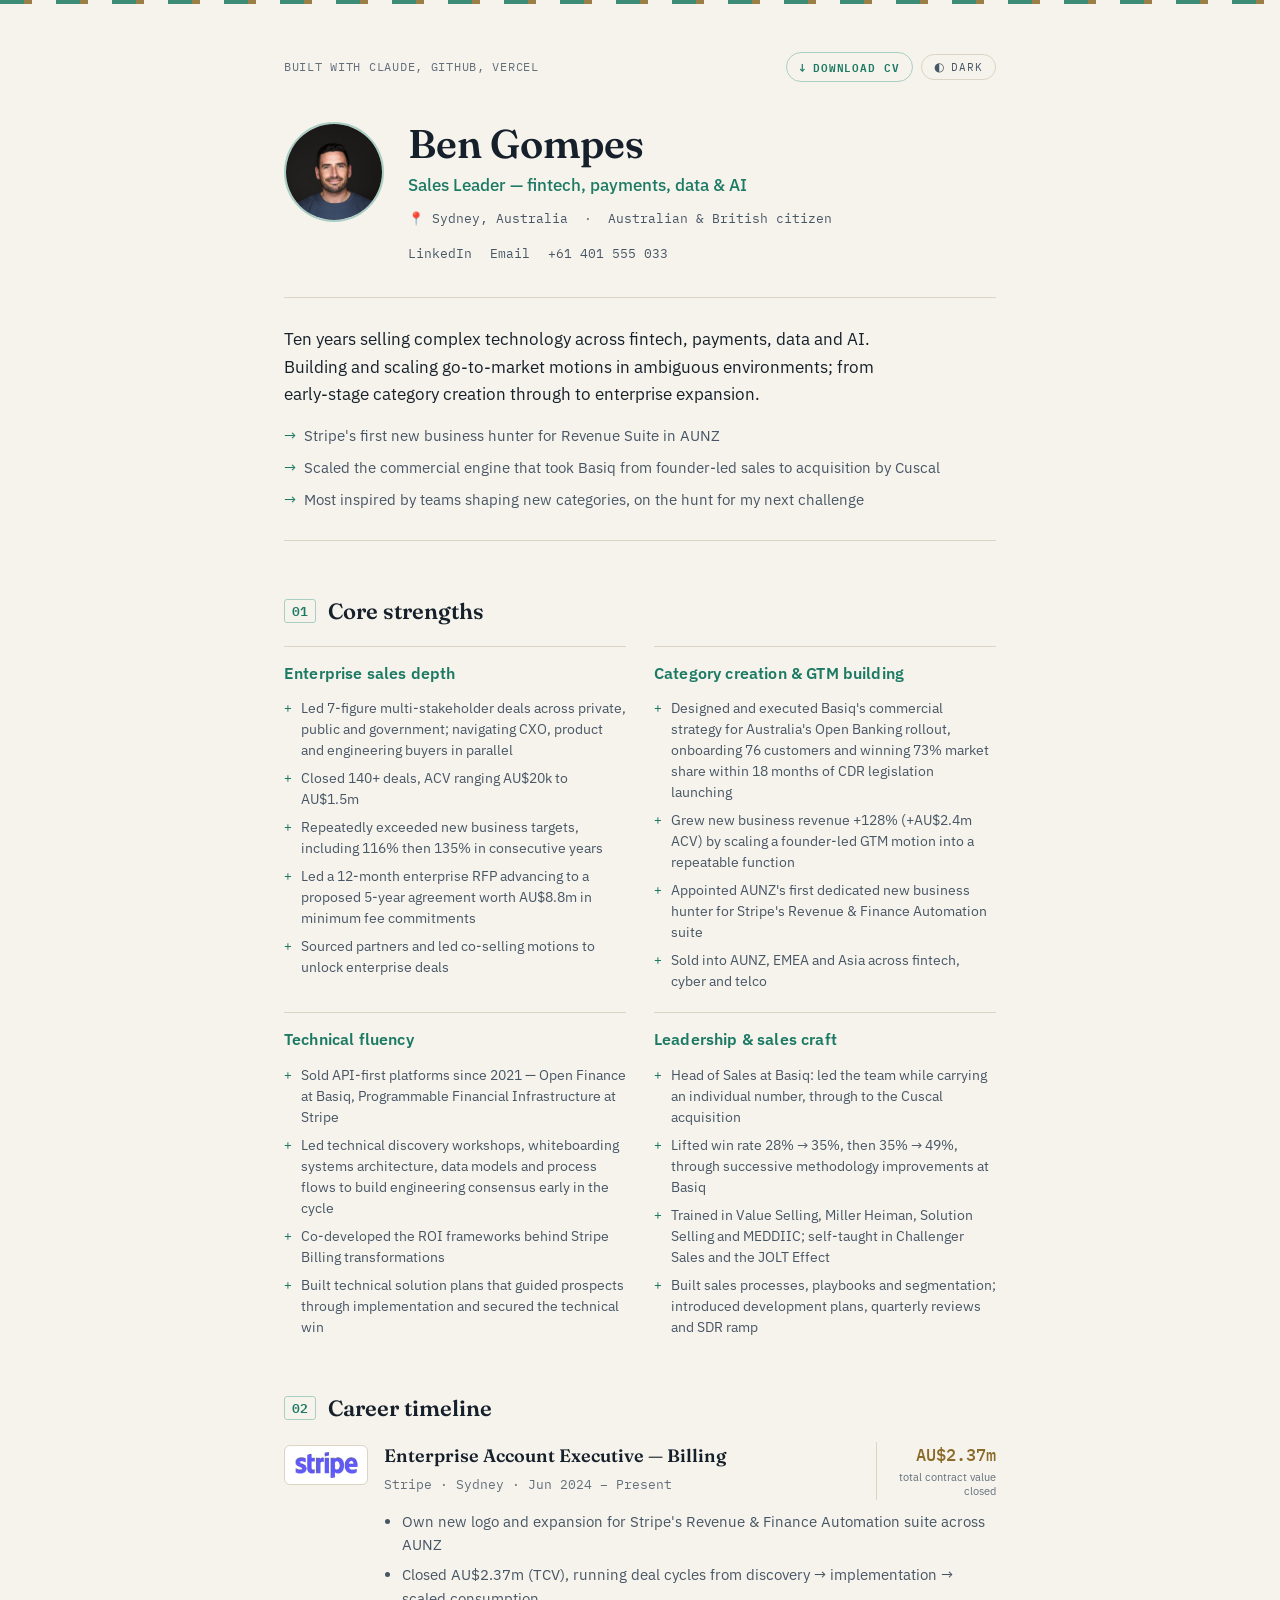
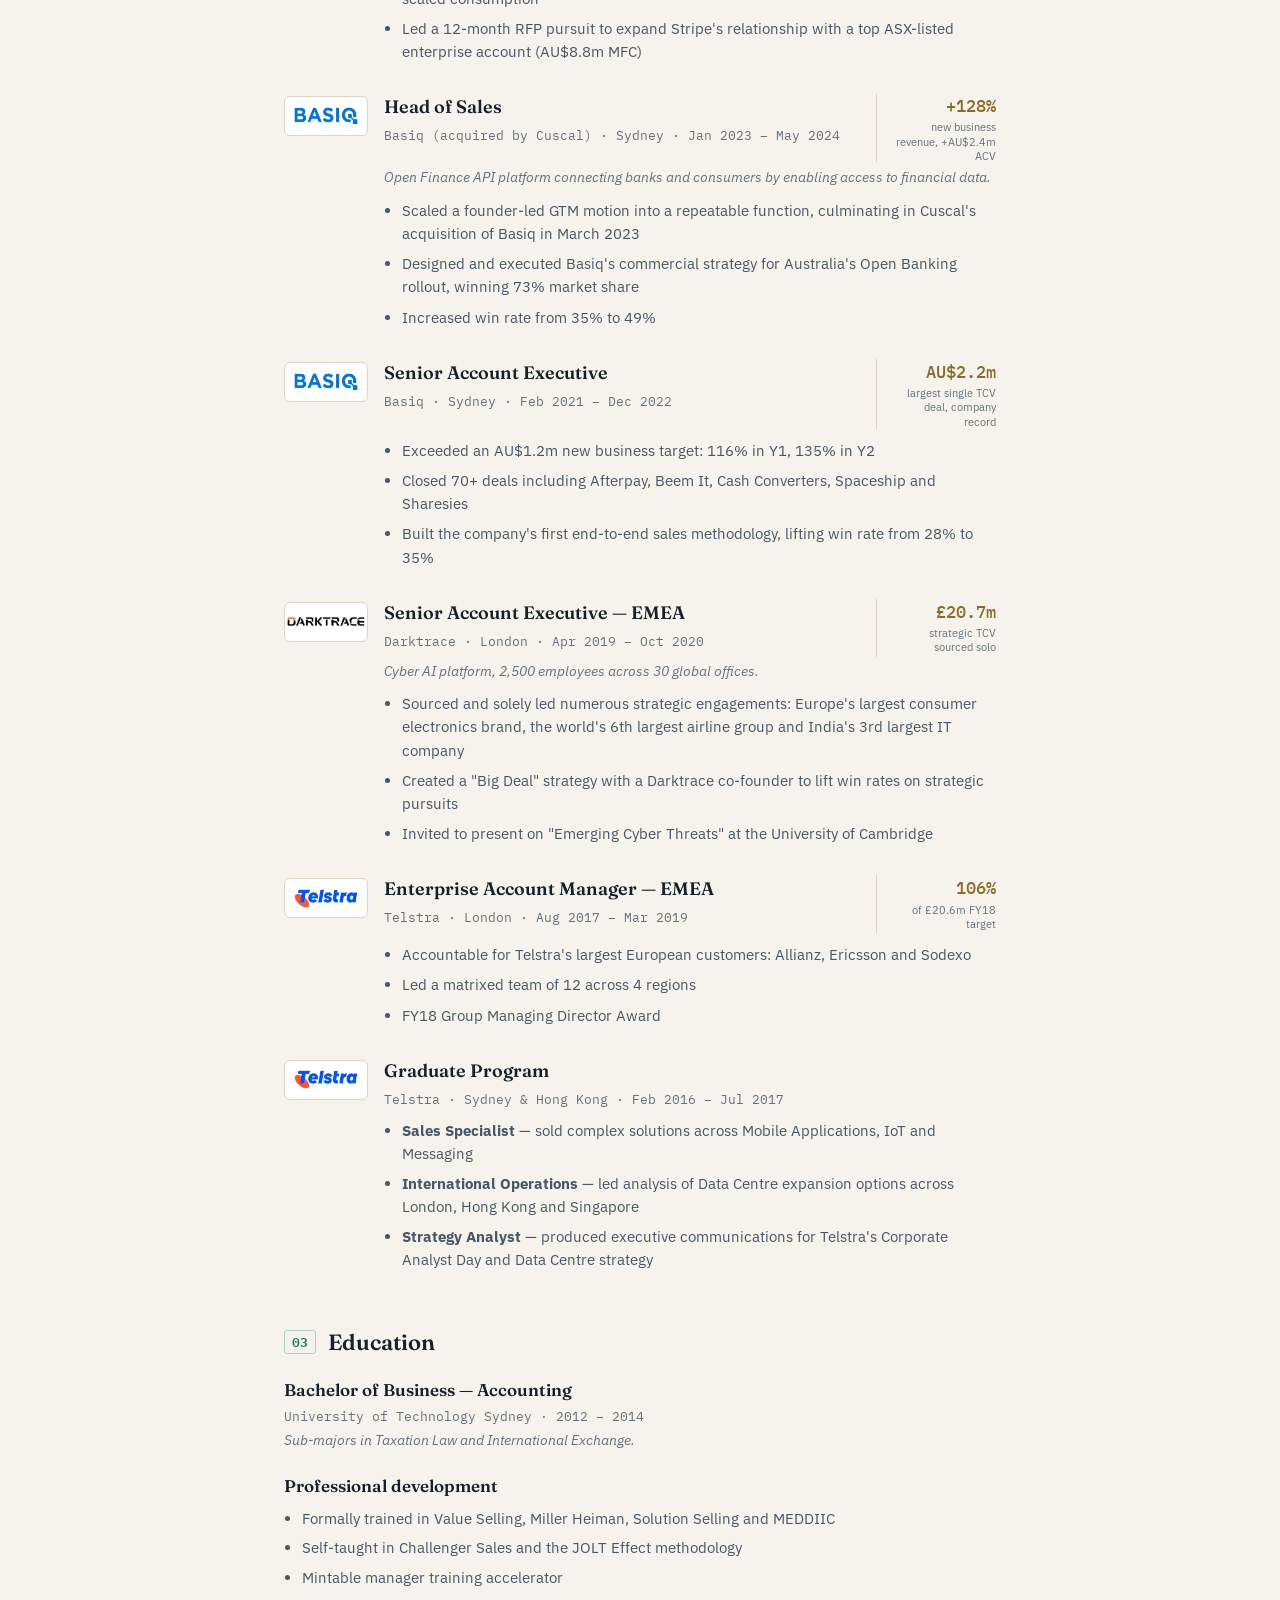
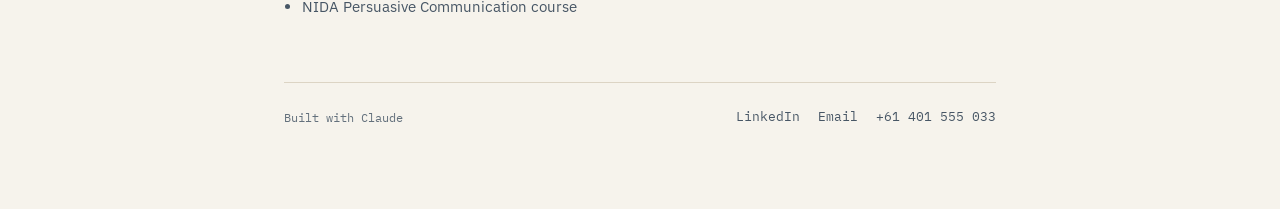
==== index.html @ 3589c519 "Add files via upload" ====
<!DOCTYPE html>
<html lang="en">
<head>
<meta charset="UTF-8">
<meta name="viewport" content="width=device-width, initial-scale=1.0">
<title>Ben Gompes — Digital CV</title>
<meta name="description" content="Enterprise Account Executive with 10 years selling complex technology across fintech, payments, data and AI. Building and scaling go-to-market motions in ambiguous markets.">

<meta property="og:title" content="Ben Gompes — Digital CV">
<meta property="og:description" content="Enterprise Account Executive with 10 years selling complex technology across fintech, payments, data and AI.">
<meta property="og:image" content="headshot.jpg">
<meta property="og:type" content="website">
<meta name="twitter:card" content="summary">

<link rel="icon" href="favicon.svg" type="image/svg+xml">
<link rel="preconnect" href="https://fonts.googleapis.com">
<link rel="preconnect" href="https://fonts.gstatic.com" crossorigin>
<link href="https://fonts.googleapis.com/css2?family=Fraunces:opsz,wght@9..144,400;9..144,500;9..144,600&family=IBM+Plex+Sans:wght@400;500;600&family=IBM+Plex+Mono:wght@400;500&display=swap" rel="stylesheet">
<link rel="stylesheet" href="style.css">
<script>
  // Runs before paint so the saved theme doesn't flash the wrong colours.
  (function () {
    try {
      var saved = localStorage.getItem("theme");
      if (saved === "light" || saved === "dark") {
        document.documentElement.setAttribute("data-theme", saved);
      }
    } catch (e) {
      /* storage blocked; fall back to system preference */
    }
  })();
</script>
</head>
<body>

<div class="ledger-strip" aria-hidden="true"></div>

<main>

  <div class="topbar">
    <p class="built-with">Built with Claude, GitHub, Vercel</p>
    <div class="topbar-actions">
      <a class="cv-download" href="ben-gompes-cv.pdf" download>
        <span aria-hidden="true">↓</span> Download CV
      </a>
      <button type="button" class="theme-toggle" id="theme-toggle" aria-label="Switch colour theme">
        <span class="toggle-icon" aria-hidden="true">◐</span>
        <span class="label-dark">Light</span>
        <span class="label-light">Dark</span>
      </button>
    </div>
  </div>

  <header class="masthead">
    <img src="headshot.jpg" alt="Ben Gompes" class="headshot" width="140" height="140">
    <div class="masthead-text">
      <h1>Ben Gompes</h1>
      <p class="role-line">Sales Leader — fintech, payments, data &amp; AI</p>
      <p class="meta">
        <span>📍 Sydney, Australia</span>
        <span class="dot">·</span>
        <span>Australian &amp; British citizen</span>
      </p>
      <nav class="links">
        <a href="https://www.linkedin.com/in/bengompes/" target="_blank" rel="noopener">LinkedIn</a>
        <a href="mailto:b.gompes@gmail.com">Email</a>
        <a href="tel:+61401555033">+61 401 555 033</a>
      </nav>
    </div>
  </header>

  <section class="intro">
    <p>Ten years selling complex technology across fintech, payments, data and AI. Building and scaling go-to-market motions in ambiguous environments; from early-stage category creation through to enterprise expansion.</p>
    <ul class="intro-points">
      <li>Stripe's first new business hunter for Revenue Suite in AUNZ</li>
      <li>Scaled the commercial engine that took Basiq from founder-led sales to acquisition by Cuscal</li>
      <li>Most inspired by teams shaping new categories, on the hunt for my next challenge</li>
    </ul>
  </section>

  <section class="section" aria-labelledby="strengths-heading">
    <h2 id="strengths-heading" class="section-heading"><span class="ledger-no">01</span> Core strengths</h2>

    <div class="strength-grid">

      <div class="strength">
        <h3 class="strength-title">Enterprise sales depth</h3>
        <ul>
          <li>Led 7-figure multi-stakeholder deals across private, public and government; navigating CXO, product and engineering buyers in parallel</li>
          <li>Closed 140+ deals, ACV ranging AU$20k to AU$1.5m</li>
          <li>Repeatedly exceeded new business targets, including 116% then 135% in consecutive years</li>
          <li>Led a 12-month enterprise RFP advancing to a proposed 5-year agreement worth AU$8.8m in minimum fee commitments</li>
          <li>Sourced partners and led co-selling motions to unlock enterprise deals</li>
        </ul>
      </div>

      <div class="strength">
        <h3 class="strength-title">Category creation &amp; GTM building</h3>
        <ul>
          <li>Designed and executed Basiq's commercial strategy for Australia's Open Banking rollout, onboarding 76 customers and winning 73% market share within 18 months of CDR legislation launching</li>
          <li>Grew new business revenue +128% (+AU$2.4m ACV) by scaling a founder-led GTM motion into a repeatable function</li>
          <li>Appointed AUNZ's first dedicated new business hunter for Stripe's Revenue &amp; Finance Automation suite</li>
          <li>Sold into AUNZ, EMEA and Asia across fintech, cyber and telco</li>
        </ul>
      </div>

      <div class="strength">
        <h3 class="strength-title">Technical fluency</h3>
        <ul>
          <li>Sold API-first platforms since 2021 — Open Finance at Basiq, Programmable Financial Infrastructure at Stripe</li>
          <li>Led technical discovery workshops, whiteboarding systems architecture, data models and process flows to build engineering consensus early in the cycle</li>
          <li>Co-developed the ROI frameworks behind Stripe Billing transformations</li>
          <li>Built technical solution plans that guided prospects through implementation and secured the technical win</li>
        </ul>
      </div>

      <div class="strength">
        <h3 class="strength-title">Leadership &amp; sales craft</h3>
        <ul>
          <li>Head of Sales at Basiq: led the team while carrying an individual number, through to the Cuscal acquisition</li>
          <li>Lifted win rate 28% → 35%, then 35% → 49%, through successive methodology improvements at Basiq</li>
          <li>Trained in Value Selling, Miller Heiman, Solution Selling and MEDDIIC; self-taught in Challenger Sales and the JOLT Effect</li>
          <li>Built sales processes, playbooks and segmentation; introduced development plans, quarterly reviews and SDR ramp</li>
        </ul>
      </div>

    </div>
  </section>

  <section class="section" aria-labelledby="timeline-heading">
    <h2 id="timeline-heading" class="section-heading"><span class="ledger-no">02</span> Career timeline</h2>

    <div class="timeline">

      <article class="role">
        <div class="role-mark" style="--mark:#635BFF; --logo-scale:1.15;">
          <img class="role-logo" src="logos/stripe.png" alt="Stripe">
          <span class="role-monogram" aria-hidden="true">S</span>
          </div>
        <div class="role-head">
          <h3>Enterprise Account Executive — Billing</h3>
          <p class="role-sub">Stripe · Sydney · Jun 2024 – Present</p>
        </div>
        <div class="role-stat">
          <span class="stat-value">AU$2.37m</span>
          <span class="stat-label">total contract value closed</span>
        </div>
        <div class="role-body">
          <ul>
            <li>Own new logo and expansion for Stripe's Revenue &amp; Finance Automation suite across AUNZ</li>
            <li>Closed AU$2.37m (TCV), running deal cycles from discovery → implementation → scaled consumption</li>
            <li>Led a 12-month RFP pursuit to expand Stripe's relationship with a top ASX-listed enterprise account (AU$8.8m MFC)</li>
            </ul>
        </div>
      </article>

      <article class="role">
        <div class="role-mark" style="--mark:#0072CE;">
          <img class="role-logo" src="logos/basiq.png" alt="Basiq">
          <span class="role-monogram" aria-hidden="true">B</span>
          </div>
        <div class="role-head">
          <h3>Head of Sales</h3>
          <p class="role-sub">Basiq (acquired by Cuscal) · Sydney · Jan 2023 – May 2024</p>
        </div>
        <div class="role-stat">
          <span class="stat-value">+128%</span>
          <span class="stat-label">new business revenue, +AU$2.4m ACV</span>
        </div>
        <div class="role-body">
          <p class="role-context">Open Finance API platform connecting banks and consumers by enabling access to financial data.</p>
          <ul>
            <li>Scaled a founder-led GTM motion into a repeatable function, culminating in Cuscal's acquisition of Basiq in March 2023</li>
            <li>Designed and executed Basiq's commercial strategy for Australia's Open Banking rollout, winning 73% market share</li>
            <li>Increased win rate from 35% to 49%</li>
            </ul>
        </div>
      </article>

      <article class="role">
        <div class="role-mark" style="--mark:#0072CE;">
          <img class="role-logo" src="logos/basiq.png" alt="Basiq">
          <span class="role-monogram" aria-hidden="true">B</span>
          </div>
        <div class="role-head">
          <h3>Senior Account Executive</h3>
          <p class="role-sub">Basiq · Sydney · Feb 2021 – Dec 2022</p>
        </div>
        <div class="role-stat">
          <span class="stat-value">AU$2.2m</span>
          <span class="stat-label">largest single TCV deal, company record</span>
        </div>
        <div class="role-body">
          <ul>
            <li>Exceeded an AU$1.2m new business target: 116% in Y1, 135% in Y2</li>
            <li>Closed 70+ deals including Afterpay, Beem It, Cash Converters, Spaceship and Sharesies</li>
            <li>Built the company's first end-to-end sales methodology, lifting win rate from 28% to 35%</li>
            </ul>
        </div>
      </article>

      <article class="role">
        <div class="role-mark" style="--mark:#3D9970; --logo-scale:1.2;">
          <img class="role-logo" src="logos/darktrace.png" alt="Darktrace">
          <span class="role-monogram" aria-hidden="true">D</span>
          </div>
        <div class="role-head">
          <h3>Senior Account Executive — EMEA</h3>
          <p class="role-sub">Darktrace · London · Apr 2019 – Oct 2020</p>
        </div>
        <div class="role-stat">
          <span class="stat-value">£20.7m</span>
          <span class="stat-label">strategic TCV sourced solo</span>
        </div>
        <div class="role-body">
          <p class="role-context">Cyber AI platform, 2,500 employees across 30 global offices.</p>
          <ul>
            <li>Sourced and solely led numerous strategic engagements: Europe's largest consumer electronics brand, the world's 6th largest airline group and India's 3rd largest IT company</li>
            <li>Created a "Big Deal" strategy with a Darktrace co-founder to lift win rates on strategic pursuits</li>
            <li>Invited to present on "Emerging Cyber Threats" at the University of Cambridge</li>
            </ul>
        </div>
      </article>

      <article class="role">
        <div class="role-mark" style="--mark:#0064D2;">
          <img class="role-logo" src="logos/telstra.png" alt="Telstra">
          <span class="role-monogram" aria-hidden="true">T</span>
          </div>
        <div class="role-head">
          <h3>Enterprise Account Manager — EMEA</h3>
          <p class="role-sub">Telstra · London · Aug 2017 – Mar 2019</p>
        </div>
        <div class="role-stat">
          <span class="stat-value">106%</span>
          <span class="stat-label">of £20.6m FY18 target</span>
        </div>
        <div class="role-body">
          <ul>
            <li>Accountable for Telstra's largest European customers: Allianz, Ericsson and Sodexo</li>
            <li>Led a matrixed team of 12 across 4 regions</li>
            <li>FY18 Group Managing Director Award</li>
            </ul>
        </div>
      </article>

      <article class="role role-compact">
        <div class="role-mark" style="--mark:#0064D2;">
          <img class="role-logo" src="logos/telstra.png" alt="Telstra">
          <span class="role-monogram" aria-hidden="true">T</span>
          </div>
        <div class="role-head">
          <h3>Graduate Program</h3>
          <p class="role-sub">Telstra · Sydney &amp; Hong Kong · Feb 2016 – Jul 2017</p>
        </div>
        <div class="role-body">
          <ul>
            <li><strong>Sales Specialist</strong> — sold complex solutions across Mobile Applications, IoT and Messaging</li>
            <li><strong>International Operations</strong> — led analysis of Data Centre expansion options across London, Hong Kong and Singapore</li>
            <li><strong>Strategy Analyst</strong> — produced executive communications for Telstra's Corporate Analyst Day and Data Centre strategy</li>
            </ul>
        </div>
      </article>

    </div>
  </section>

  <section class="section" aria-labelledby="education-heading">
    <h2 id="education-heading" class="section-heading"><span class="ledger-no">03</span> Education</h2>
    <div class="education">
      <div class="edu-row">
        <h3>Bachelor of Business — Accounting</h3>
        <p class="role-sub">University of Technology Sydney · 2012 – 2014</p>
        <p class="role-context">Sub-majors in Taxation Law and International Exchange.</p>
      </div>
      <div class="edu-row">
        <h3>Professional development</h3>
        <ul>
          <li>Formally trained in Value Selling, Miller Heiman, Solution Selling and MEDDIIC</li>
          <li>Self-taught in Challenger Sales and the JOLT Effect methodology</li>
          <li>Mintable manager training accelerator</li>
          <li>NIDA Persuasive Communication course</li>
        </ul>
      </div>
    </div>
  </section>


  <footer class="site-footer">
    <p>Built with Claude</p>
    <nav class="links">
      <a href="https://www.linkedin.com/in/bengompes/" target="_blank" rel="noopener">LinkedIn</a>
      <a href="mailto:b.gompes@gmail.com">Email</a>
      <a href="tel:+61401555033">+61 401 555 033</a>
    </nav>
  </footer>

</main>

<script src="script.js"></script>
</body>
</html>
---- style.css ----
:root {
  --font-display: "Fraunces", Georgia, serif;
  --font-body: "IBM Plex Sans", -apple-system, BlinkMacSystemFont, sans-serif;
  --font-mono: "IBM Plex Mono", ui-monospace, SFMono-Regular, monospace;

  --max-width: 760px;
}

/* Dark is the default. */
:root,
:root[data-theme="dark"] {
  --bg: #0E1B2A;
  --bg-raised: #142334;
  --line: #26384E;
  --text: #EDEAE1;
  --text-dim: #9FB0C3;
  --text-faint: #6C7E92;
  --accent: #4FBFA5;
  --accent-dim: #2E5A4F;
  --gold: #C9A961;
  --chip-bg: #FFFFFF;
}

/* Warm paper light theme, keeping the ledger feel. */
:root[data-theme="light"] {
  --bg: #F6F3EC;
  --bg-raised: #FFFFFF;
  --line: #DCD4C4;
  --text: #16202B;
  --text-dim: #475665;
  --text-faint: #63707C;
  --accent: #1C7A64;
  --accent-dim: #A9CFC4;
  --gold: #8A6A28;
  --chip-bg: #FFFFFF;
}

/* Follow the system when the visitor hasn't chosen. */
@media (prefers-color-scheme: light) {
  :root:not([data-theme]) {
    --bg: #F6F3EC;
    --bg-raised: #FFFFFF;
    --line: #DCD4C4;
    --text: #16202B;
    --text-dim: #475665;
    --text-faint: #63707C;
    --accent: #1C7A64;
    --accent-dim: #A9CFC4;
    --gold: #8A6A28;
    --chip-bg: #FFFFFF;
  }
}

* { box-sizing: border-box; }

@media (prefers-reduced-motion: no-preference) {
  html { scroll-behavior: smooth; }
}

body {
  margin: 0;
  background: var(--bg);
  color: var(--text);
  font-family: var(--font-body);
  font-size: 16px;
  line-height: 1.6;
  -webkit-font-smoothing: antialiased;
}

a {
  color: var(--accent);
  text-decoration: none;
  border-bottom: 1px solid transparent;
}
a:hover, a:focus-visible { border-bottom-color: var(--accent); }

:focus-visible {
  outline: 2px solid var(--accent);
  outline-offset: 3px;
}

.ledger-strip {
  height: 4px;
  width: 100%;
  background: repeating-linear-gradient(
    90deg,
    var(--accent) 0px, var(--accent) 24px,
    var(--gold) 24px, var(--gold) 32px,
    transparent 32px, transparent 56px
  );
  opacity: 0.85;
}

main {
  max-width: var(--max-width);
  margin: 0 auto;
  padding: 48px 24px 80px;
}

.topbar {
  display: flex;
  justify-content: space-between;
  align-items: center;
  gap: 12px;
  flex-wrap: wrap;
  margin: 0 0 40px;
}

.built-with {
  font-family: var(--font-mono);
  font-size: 12px;
  letter-spacing: 0.06em;
  text-transform: uppercase;
  color: var(--text-faint);
  margin: 0;
}

.topbar-actions {
  display: flex;
  align-items: center;
  gap: 8px;
  flex-shrink: 0;
}

.cv-download {
  font-family: var(--font-mono);
  font-size: 11px;
  font-weight: 600;
  letter-spacing: 0.08em;
  text-transform: uppercase;
  color: var(--accent);
  background: transparent;
  border: 1px solid var(--accent-dim);
  border-bottom-color: var(--accent-dim);
  border-radius: 999px;
  padding: 5px 12px;
  display: inline-flex;
  align-items: center;
  gap: 6px;
  white-space: nowrap;
}
.cv-download:hover,
.cv-download:focus-visible {
  background: var(--accent);
  color: var(--bg);
  border-color: var(--accent);
}

.theme-toggle {
  font-family: var(--font-mono);
  font-size: 11px;
  letter-spacing: 0.08em;
  text-transform: uppercase;
  color: var(--text-dim);
  background: transparent;
  border: 1px solid var(--line);
  border-radius: 999px;
  padding: 5px 12px;
  cursor: pointer;
  display: inline-flex;
  align-items: center;
  gap: 7px;
  flex-shrink: 0;
}
.theme-toggle:hover {
  color: var(--accent);
  border-color: var(--accent-dim);
}
.theme-toggle .toggle-icon {
  font-size: 12px;
  line-height: 1;
}
/* Show the label for the mode you'd switch to. */
.theme-toggle .label-light { display: none; }
.theme-toggle .label-dark { display: inline; }
:root[data-theme="light"] .theme-toggle .label-light { display: inline; }
:root[data-theme="light"] .theme-toggle .label-dark { display: none; }
@media (prefers-color-scheme: light) {
  :root:not([data-theme]) .theme-toggle .label-light { display: inline; }
  :root:not([data-theme]) .theme-toggle .label-dark { display: none; }
}

/* Masthead */
.masthead {
  display: flex;
  gap: 24px;
  align-items: flex-start;
  margin-bottom: 32px;
}

.headshot {
  width: 100px;
  height: 100px;
  border-radius: 50%;
  object-fit: cover;
  border: 2px solid var(--accent-dim);
  flex-shrink: 0;
}

.masthead-text h1 {
  font-family: var(--font-display);
  font-weight: 600;
  font-size: 40px;
  line-height: 1.1;
  margin: 0 0 6px;
  color: var(--text);
}

.role-line {
  font-size: 17px;
  color: var(--accent);
  margin: 0 0 10px;
  font-weight: 500;
}

.meta {
  font-family: var(--font-mono);
  font-size: 13px;
  color: var(--text-dim);
  margin: 0 0 14px;
}
.meta .dot { margin: 0 8px; color: var(--text-faint); }

.links {
  display: flex;
  gap: 18px;
  flex-wrap: wrap;
}
.links a {
  font-family: var(--font-mono);
  font-size: 13px;
  color: var(--text-dim);
}
.links a:hover, .links a:focus-visible { color: var(--accent); border-bottom-color: var(--accent); }

/* Intro */
.intro {
  border-top: 1px solid var(--line);
  border-bottom: 1px solid var(--line);
  padding: 28px 0;
}
.intro p {
  font-size: 17px;
  color: var(--text);
  margin: 0 0 16px;
  max-width: 60ch;
}
.intro-points {
  list-style: none;
  margin: 0;
  padding: 0;
  display: flex;
  flex-direction: column;
  gap: 8px;
}
.intro-points li {
  position: relative;
  padding-left: 20px;
  color: var(--text-dim);
  font-size: 15px;
}
.intro-points li::before {
  content: "\2192";
  position: absolute;
  left: 0;
  color: var(--accent);
}

/* Section headings */
.section { margin-top: 56px; }
.section-heading {
  display: flex;
  align-items: center;
  gap: 12px;
  font-family: var(--font-display);
  font-size: 22px;
  font-weight: 600;
  color: var(--text);
  margin: 0 0 20px;
  line-height: 1.3;
}
.ledger-no {
  font-family: var(--font-mono);
  font-size: 13px;
  line-height: 1;
  color: var(--accent);
  border: 1px solid var(--accent-dim);
  border-radius: 3px;
  padding: 5px 7px 4px;
  display: inline-flex;
  align-items: center;
  flex-shrink: 0;
}

/* Core strengths — always visible, two columns */
.strength-grid {
  display: grid;
  grid-template-columns: repeat(2, 1fr);
  gap: 20px 28px;
}
.strength {
  border-top: 1px solid var(--line);
  padding-top: 14px;
}
.strength-title {
  font-family: var(--font-body);
  font-size: 16px;
  font-weight: 600;
  letter-spacing: 0.01em;
  color: var(--accent);
  margin: 0 0 12px;
}
.strength ul {
  margin: 0;
  padding: 0;
  list-style: none;
  display: flex;
  flex-direction: column;
  gap: 7px;
}
.strength li {
  position: relative;
  padding-left: 17px;
  color: var(--text-dim);
  font-size: 14px;
  line-height: 1.5;
}
.strength li::before {
  content: "+";
  position: absolute;
  left: 0;
  top: 0;
  color: var(--accent);
  font-family: var(--font-mono);
  font-size: 13px;
  line-height: 1.6;
}

/* Timeline */
.timeline {
  display: flex;
  flex-direction: column;
  gap: 30px;
}
.role {
  display: grid;
  grid-template-columns: 84px minmax(0, 1fr) auto;
  grid-template-areas:
    "mark head stat"
    "mark body body";
  column-gap: 16px;
}
.role-mark { grid-area: mark; align-self: start; }
.role-head { grid-area: head; }
.role-stat { grid-area: stat; }
.role-body { grid-area: body; min-width: 0; }

.role-mark {
  position: relative;
  width: 84px;
  height: 40px;
  border-radius: 6px;
  background: var(--chip-bg);
  border: 1px solid var(--line);
  display: flex;
  align-items: center;
  justify-content: center;
  overflow: hidden;
  padding: 6px 8px;
  margin-top: 3px;
}
.role-logo {
  max-width: 100%;
  max-height: 100%;
  width: auto;
  height: auto;
  object-fit: contain;
  display: block;
  /* Wordmarks differ in aspect ratio, so each can be nudged for optical balance. */
  transform: scale(var(--logo-scale, 1));
  transform-origin: center;
}
.role-monogram {
  display: none;
  font-family: var(--font-mono);
  font-weight: 600;
  font-size: 16px;
  color: var(--mark);
}
/* Fallback state, applied by script.js when a logo file is missing */
.role-mark.no-logo {
  width: 40px;
  background: color-mix(in srgb, var(--mark) 28%, var(--bg-raised));
  border-color: color-mix(in srgb, var(--mark) 50%, transparent);
}
.role-mark.no-logo .role-logo { display: none; }
.role-mark.no-logo .role-monogram { display: block; }

.role-body { flex: 1; min-width: 0; }

.role-head {
  margin-bottom: 6px;
}
.role-head h3 {
  font-family: var(--font-display);
  font-size: 18px;
  font-weight: 600;
  margin: 0 0 3px;
  color: var(--text);
}
.role-sub {
  font-family: var(--font-mono);
  font-size: 12.5px;
  color: var(--text-faint);
  margin: 0;
}

.role-stat {
  display: flex;
  flex-direction: column;
  align-items: flex-end;
  text-align: right;
  border-left: 1px solid var(--line);
  padding-left: 14px;
  flex-shrink: 0;
}
.stat-value {
  font-family: var(--font-mono);
  font-weight: 500;
  font-size: 17px;
  color: var(--gold);
  font-variant-numeric: tabular-nums;
}
.stat-label {
  font-size: 11px;
  color: var(--text-faint);
  max-width: 15ch;
  line-height: 1.3;
}

.role-context {
  font-size: 13.5px;
  font-style: italic;
  color: var(--text-faint);
  margin: 4px 0 10px;
}

.role-body ul {
  margin: 10px 0 0;
  padding-left: 18px;
  color: var(--text-dim);
  font-size: 14.5px;
}
.role-body li { margin-bottom: 7px; }
.role-body li:last-child { margin-bottom: 0; }

.role-compact .role-head { margin-bottom: 0; }
.role-compact .role-context { margin-bottom: 0; }

/* Education */
.education {
  display: flex;
  flex-direction: column;
  gap: 20px;
}
.edu-row h3 {
  font-family: var(--font-display);
  font-size: 17px;
  font-weight: 600;
  margin: 0 0 3px;
}
.edu-row .role-context { margin-bottom: 0; }
.edu-row ul {
  margin: 8px 0 0;
  padding-left: 18px;
  color: var(--text-dim);
  font-size: 14.5px;
}
.edu-row li { margin-bottom: 6px; }
.edu-row li:last-child { margin-bottom: 0; }

/* Footer */
.site-footer {
  margin-top: 64px;
  padding-top: 24px;
  border-top: 1px solid var(--line);
  display: flex;
  justify-content: space-between;
  align-items: center;
  flex-wrap: wrap;
  gap: 12px;
}
.site-footer p {
  font-family: var(--font-mono);
  font-size: 12px;
  color: var(--text-faint);
  margin: 0;
}

/* Responsive */
@media (max-width: 620px) {
  main { padding: 32px 18px 64px; }
  .masthead { flex-direction: column; align-items: flex-start; }
  .masthead-text h1 { font-size: 32px; }
  .strength-grid { grid-template-columns: 1fr; gap: 18px; }

  /* Stat moves under the logo, sharing the left column. */
  .role {
    grid-template-columns: 84px minmax(0, 1fr);
    grid-template-areas:
      "mark head"
      "stat body";
    column-gap: 14px;
  }
  .role-stat {
    align-items: flex-start;
    text-align: left;
    border-left: none;
    padding-left: 0;
    padding-top: 10px;
    margin-top: 2px;
  }
  .stat-value { font-size: 15px; }
  .stat-label { max-width: none; font-size: 10.5px; }
  .role-body ul { margin-top: 8px; }
}
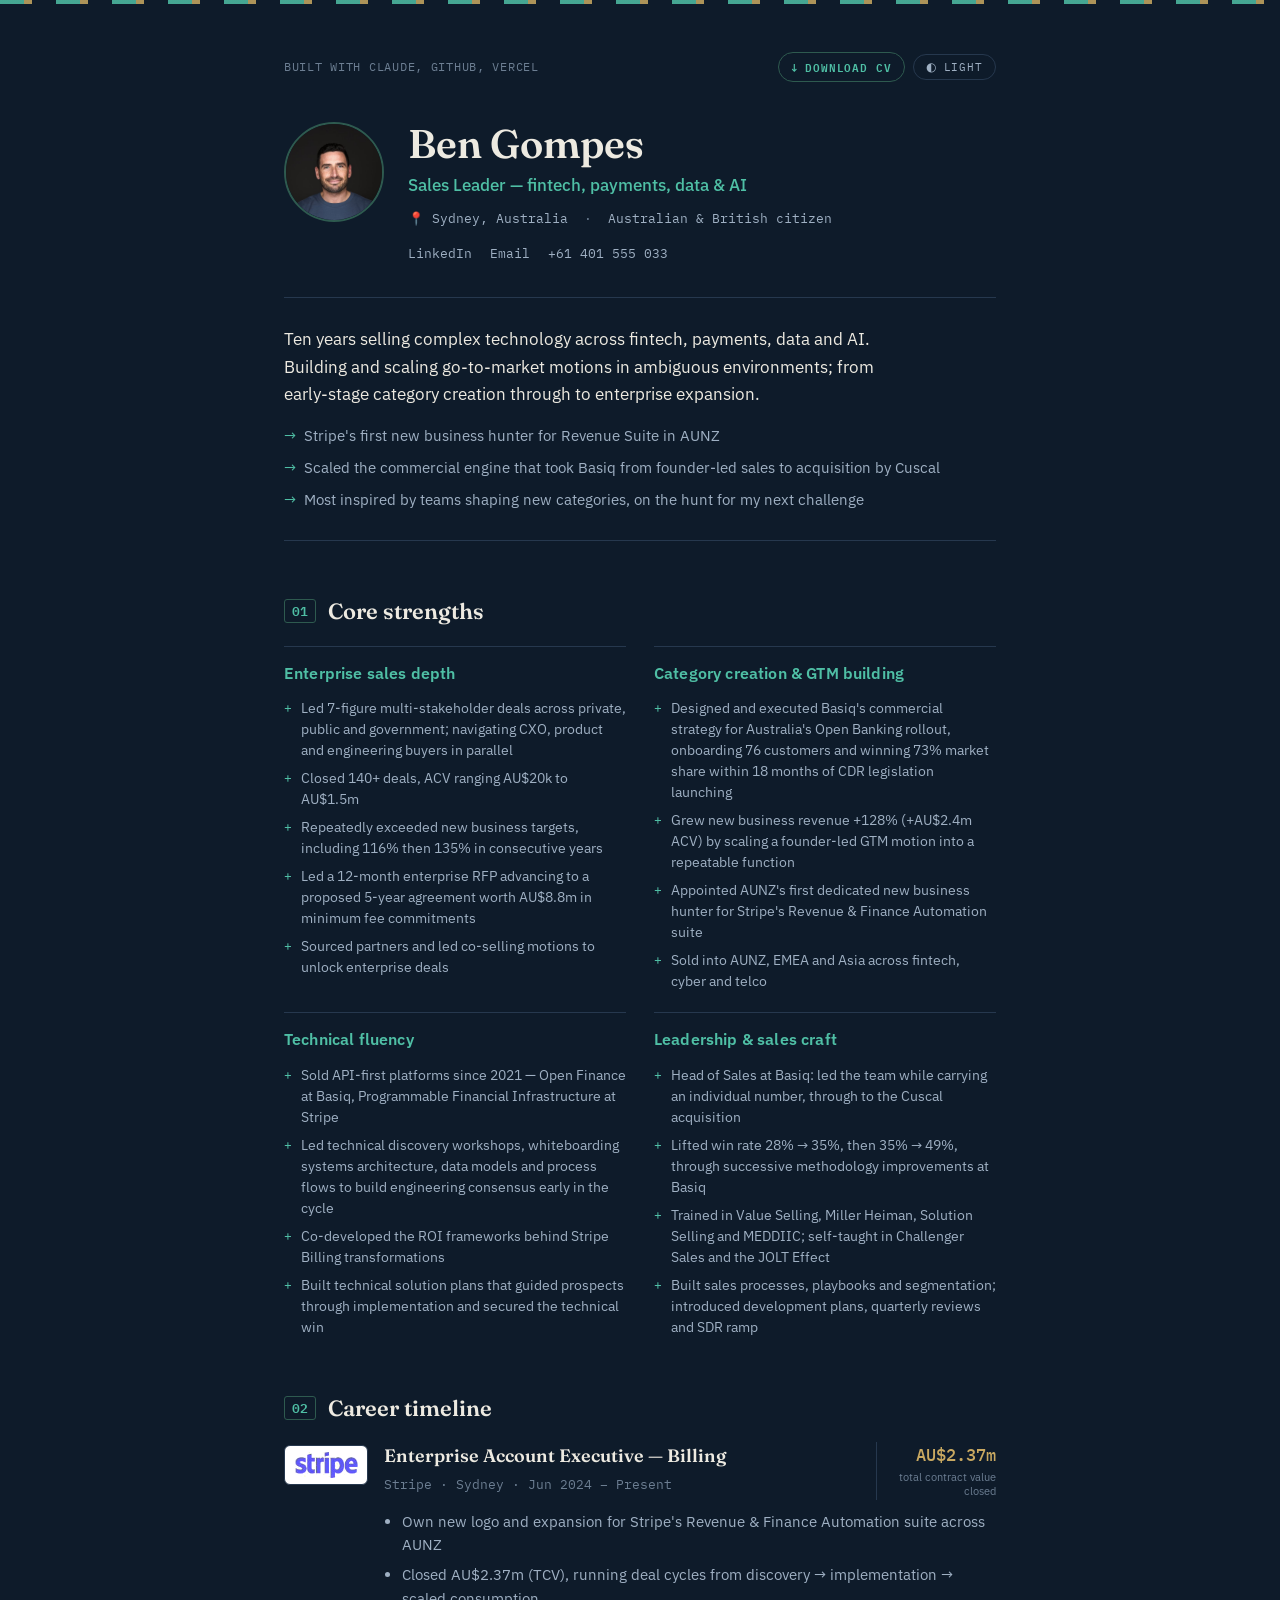
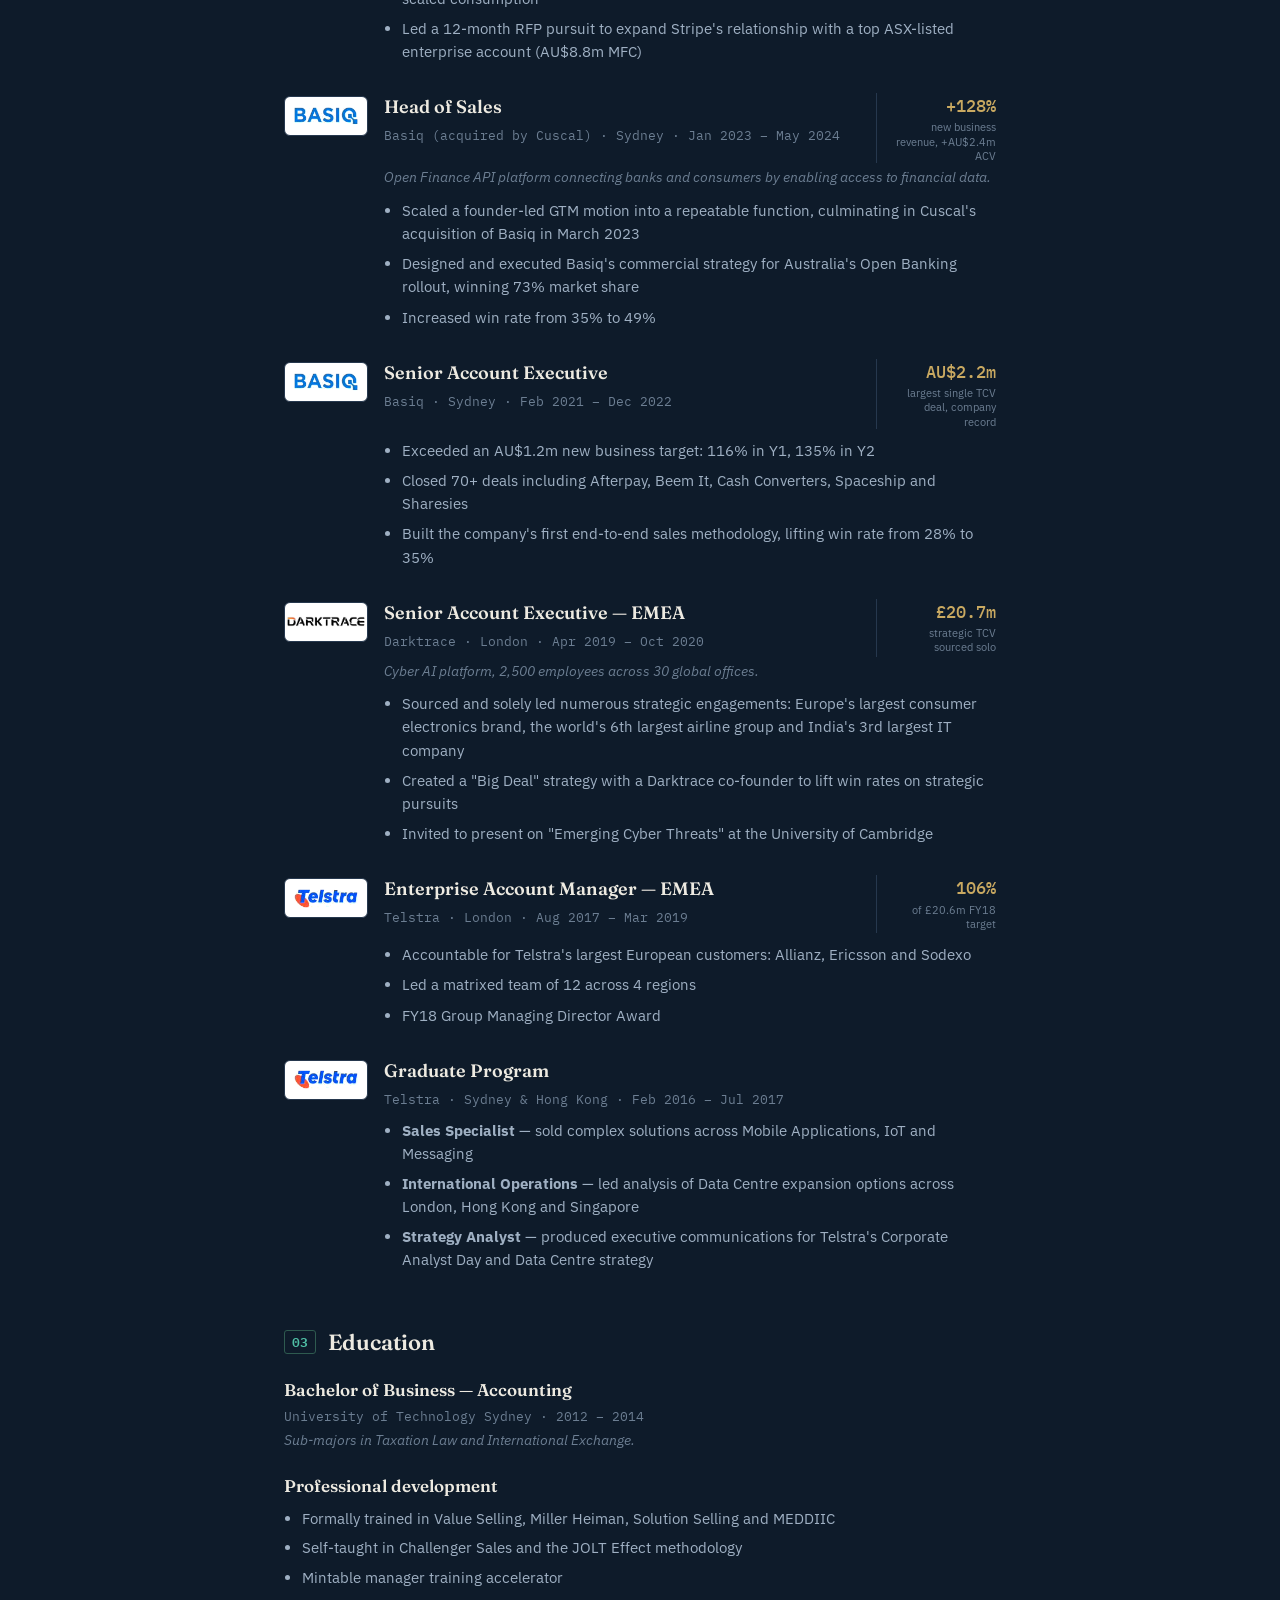
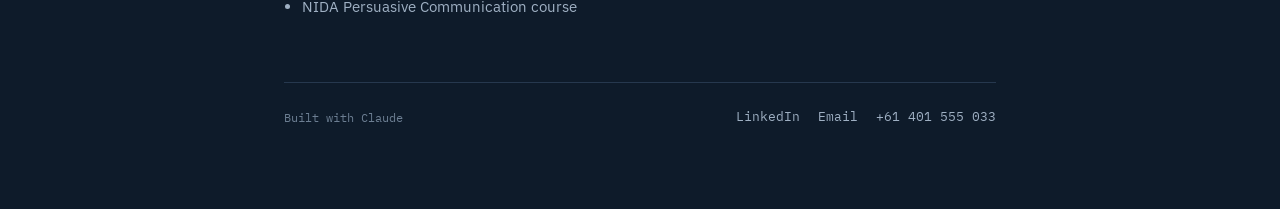
==== commit c9424aa0: "Add files via upload" ====
--- a/index.html
+++ b/index.html
@@ -7,10 +7,19 @@
 <meta name="description" content="Enterprise Account Executive with 10 years selling complex technology across fintech, payments, data and AI. Building and scaling go-to-market motions in ambiguous markets.">
 
 <meta property="og:title" content="Ben Gompes — Digital CV">
-<meta property="og:description" content="Enterprise Account Executive with 10 years selling complex technology across fintech, payments, data and AI.">
-<meta property="og:image" content="headshot.jpg">
+<meta property="og:description" content="Sales Leader with 10 years selling complex technology across fintech, payments, data and AI.">
+<meta property="og:image" content="https://bengompes.com/og-image.png">
+<meta property="og:image:width" content="1200">
+<meta property="og:image:height" content="630">
+<meta property="og:image:alt" content="Ben Gompes — Sales Leader, fintech, payments, data and AI">
+<meta property="og:url" content="https://bengompes.com/">
+<meta property="og:site_name" content="Ben Gompes">
 <meta property="og:type" content="website">
-<meta name="twitter:card" content="summary">
+<meta name="twitter:card" content="summary_large_image">
+<meta name="twitter:title" content="Ben Gompes — Digital CV">
+<meta name="twitter:description" content="Sales Leader with 10 years selling complex technology across fintech, payments, data and AI.">
+<meta name="twitter:image" content="https://bengompes.com/og-image.png">
+<link rel="canonical" href="https://bengompes.com/">
 
 <link rel="icon" href="favicon.svg" type="image/svg+xml">
 <link rel="preconnect" href="https://fonts.googleapis.com">
--- a/style.css
+++ b/style.css
@@ -35,21 +35,7 @@
   --chip-bg: #FFFFFF;
 }
 
-/* Follow the system when the visitor hasn't chosen. */
-@media (prefers-color-scheme: light) {
-  :root:not([data-theme]) {
-    --bg: #F6F3EC;
-    --bg-raised: #FFFFFF;
-    --line: #DCD4C4;
-    --text: #16202B;
-    --text-dim: #475665;
-    --text-faint: #63707C;
-    --accent: #1C7A64;
-    --accent-dim: #A9CFC4;
-    --gold: #8A6A28;
-    --chip-bg: #FFFFFF;
-  }
-}
+/* Dark is the default for everyone; light is opt-in via the toggle. */
 
 * { box-sizing: border-box; }
 
@@ -175,10 +161,6 @@
 .theme-toggle .label-dark { display: inline; }
 :root[data-theme="light"] .theme-toggle .label-light { display: inline; }
 :root[data-theme="light"] .theme-toggle .label-dark { display: none; }
-@media (prefers-color-scheme: light) {
-  :root:not([data-theme]) .theme-toggle .label-light { display: inline; }
-  :root:not([data-theme]) .theme-toggle .label-dark { display: none; }
-}
 
 /* Masthead */
 .masthead {
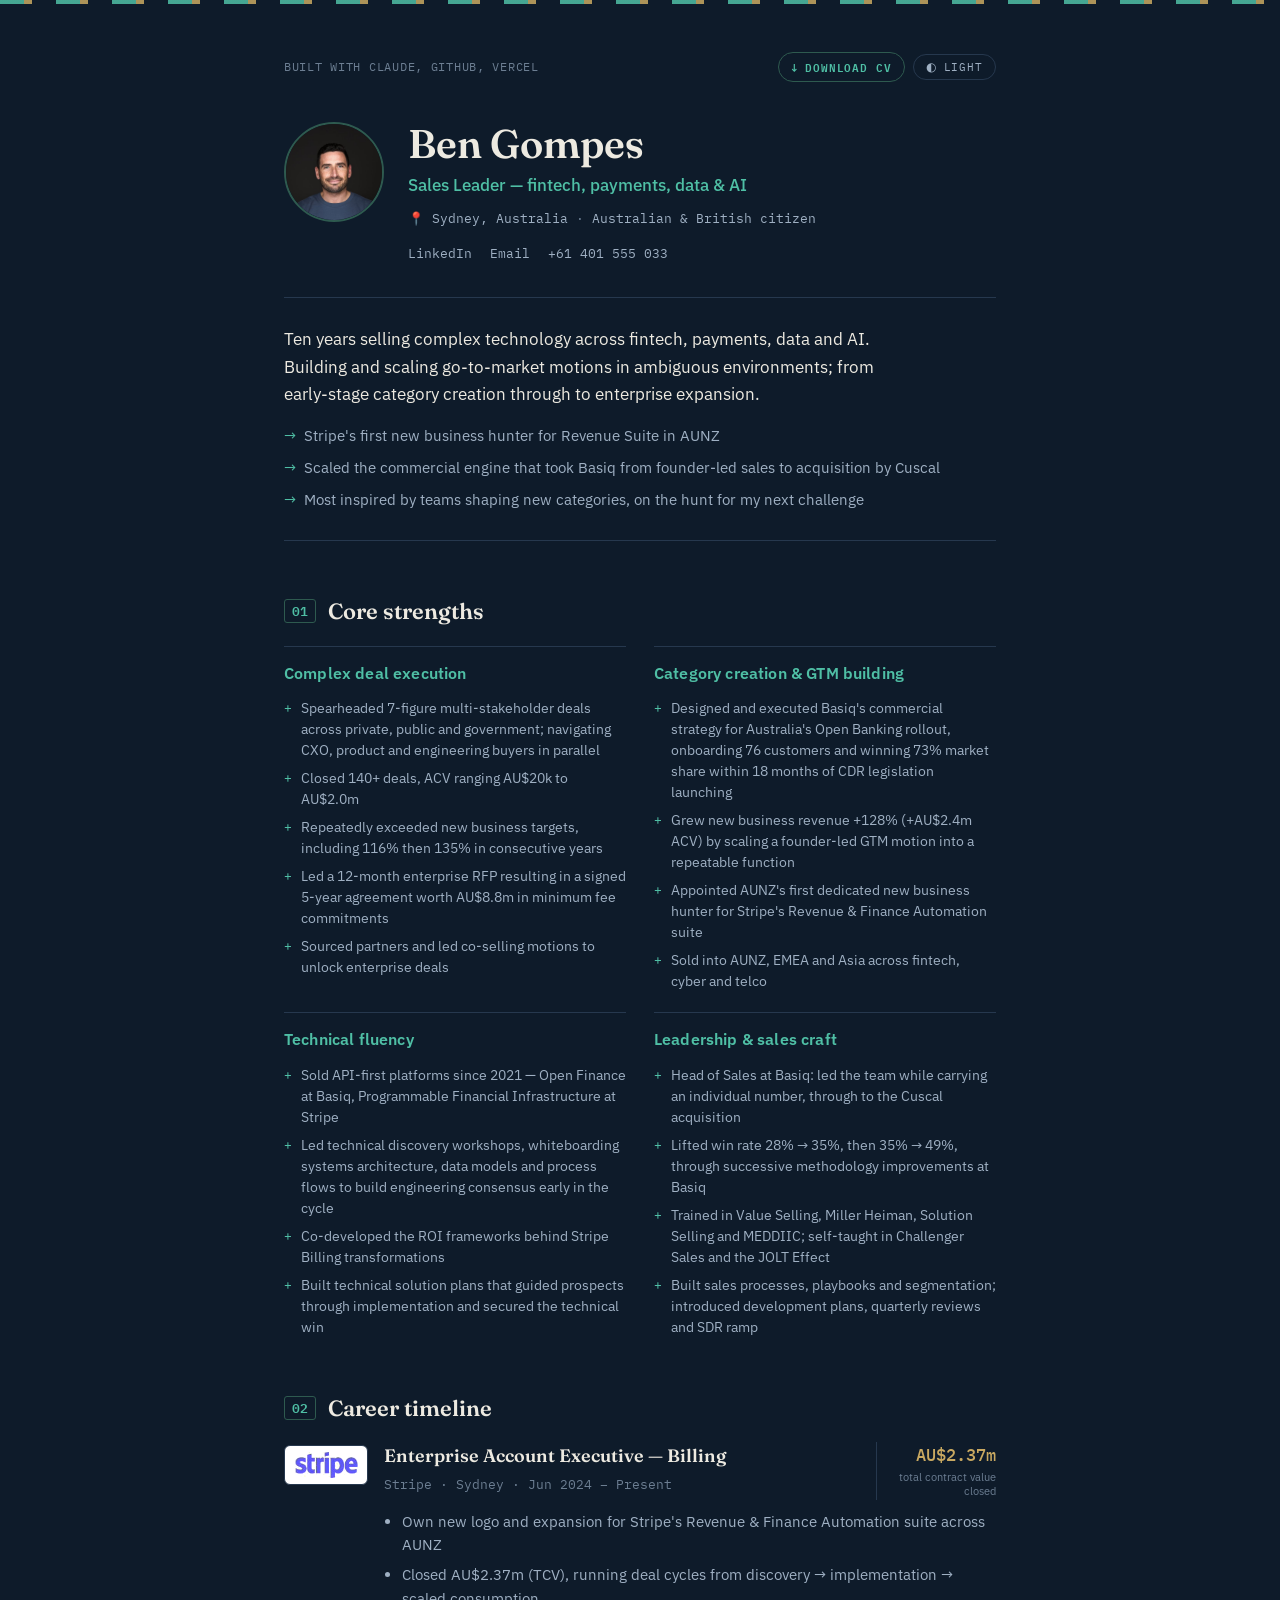
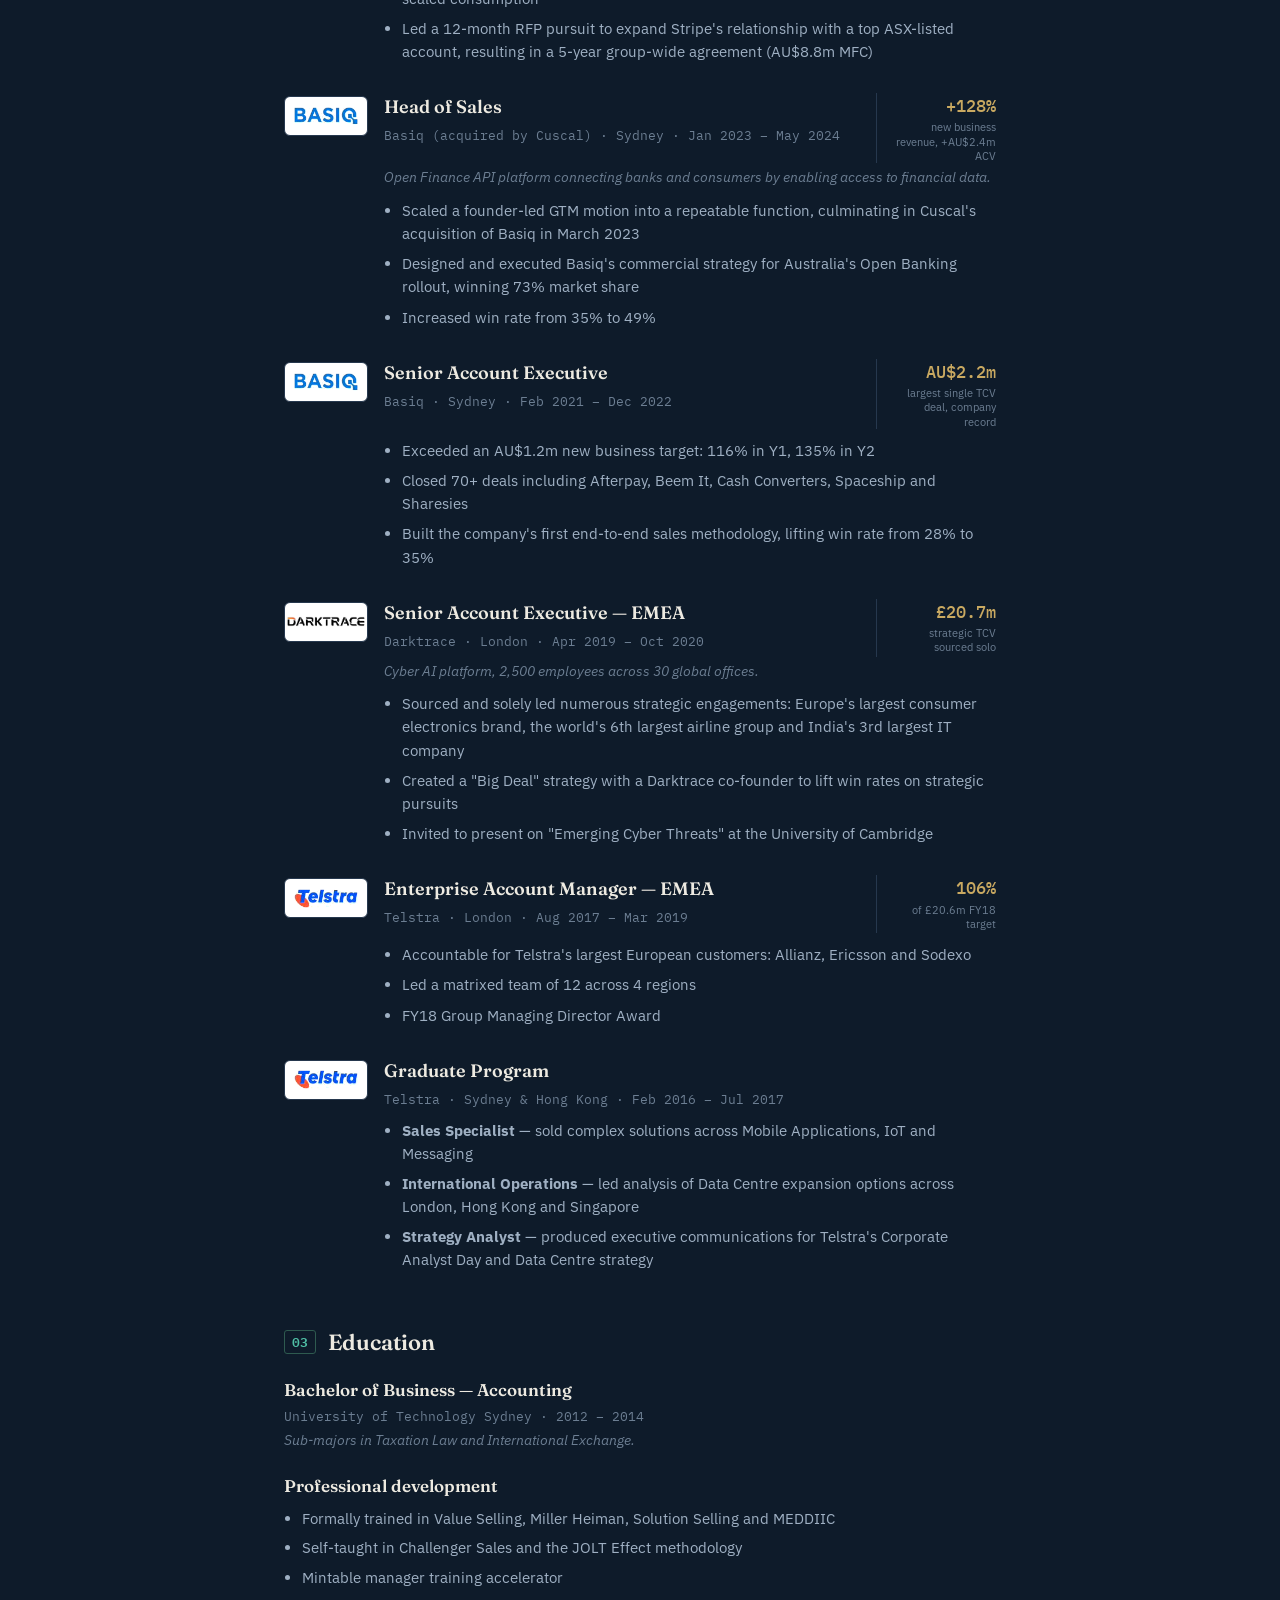
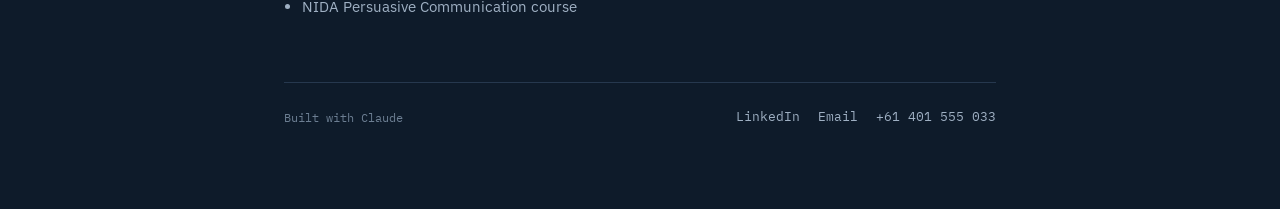
==== commit 21c02ceb: "Add files via upload" ====
--- a/index.html
+++ b/index.html
@@ -7,7 +7,7 @@
 <meta name="description" content="Enterprise Account Executive with 10 years selling complex technology across fintech, payments, data and AI. Building and scaling go-to-market motions in ambiguous markets.">
 
 <meta property="og:title" content="Ben Gompes — Digital CV">
-<meta property="og:description" content="Sales Leader with 10 years selling complex technology across fintech, payments, data and AI.">
+<meta property="og:description" content="Sales Leader with 10 years selling complex technology across fintech, payments, data and AI. Scaled go-to-market motions from founder-led sales through to enterprise expansion at Stripe, Basiq, Darktrace and Telstra.">
 <meta property="og:image" content="https://bengompes.com/og-image.png">
 <meta property="og:image:width" content="1200">
 <meta property="og:image:height" content="630">
@@ -17,7 +17,7 @@
 <meta property="og:type" content="website">
 <meta name="twitter:card" content="summary_large_image">
 <meta name="twitter:title" content="Ben Gompes — Digital CV">
-<meta name="twitter:description" content="Sales Leader with 10 years selling complex technology across fintech, payments, data and AI.">
+<meta name="twitter:description" content="Sales Leader with 10 years selling complex technology across fintech, payments, data and AI. Scaled go-to-market motions from founder-led sales through to enterprise expansion at Stripe, Basiq, Darktrace and Telstra.">
 <meta name="twitter:image" content="https://bengompes.com/og-image.png">
 <link rel="canonical" href="https://bengompes.com/">
 
@@ -93,12 +93,12 @@
     <div class="strength-grid">
 
       <div class="strength">
-        <h3 class="strength-title">Enterprise sales depth</h3>
-        <ul>
-          <li>Led 7-figure multi-stakeholder deals across private, public and government; navigating CXO, product and engineering buyers in parallel</li>
-          <li>Closed 140+ deals, ACV ranging AU$20k to AU$1.5m</li>
+        <h3 class="strength-title">Complex deal execution</h3>
+        <ul>
+          <li>Spearheaded 7-figure multi-stakeholder deals across private, public and government; navigating CXO, product and engineering buyers in parallel</li>
+          <li>Closed 140+ deals, ACV ranging AU$20k to AU$2.0m</li>
           <li>Repeatedly exceeded new business targets, including 116% then 135% in consecutive years</li>
-          <li>Led a 12-month enterprise RFP advancing to a proposed 5-year agreement worth AU$8.8m in minimum fee commitments</li>
+          <li>Led a 12-month enterprise RFP resulting in a signed 5-year agreement worth AU$8.8m in minimum fee commitments</li>
           <li>Sourced partners and led co-selling motions to unlock enterprise deals</li>
         </ul>
       </div>
@@ -158,7 +158,7 @@
           <ul>
             <li>Own new logo and expansion for Stripe's Revenue &amp; Finance Automation suite across AUNZ</li>
             <li>Closed AU$2.37m (TCV), running deal cycles from discovery → implementation → scaled consumption</li>
-            <li>Led a 12-month RFP pursuit to expand Stripe's relationship with a top ASX-listed enterprise account (AU$8.8m MFC)</li>
+            <li>Led a 12-month RFP pursuit to expand Stripe's relationship with a top ASX-listed account, resulting in a 5-year group-wide agreement (AU$8.8m MFC)</li>
             </ul>
         </div>
       </article>
--- a/style.css
+++ b/style.css
@@ -200,8 +200,13 @@
   font-size: 13px;
   color: var(--text-dim);
   margin: 0 0 14px;
-}
-.meta .dot { margin: 0 8px; color: var(--text-faint); }
+  display: flex;
+  flex-wrap: wrap;
+  align-items: baseline;
+  gap: 0 8px;
+}
+.meta span { white-space: nowrap; }
+.meta .dot { color: var(--text-faint); }
 
 .links {
   display: flex;
@@ -484,6 +489,8 @@
   main { padding: 32px 18px 64px; }
   .masthead { flex-direction: column; align-items: flex-start; }
   .masthead-text h1 { font-size: 32px; }
+  .meta { flex-direction: column; gap: 4px; }
+  .meta .dot { display: none; }
   .strength-grid { grid-template-columns: 1fr; gap: 18px; }
 
   /* Stat moves under the logo, sharing the left column. */
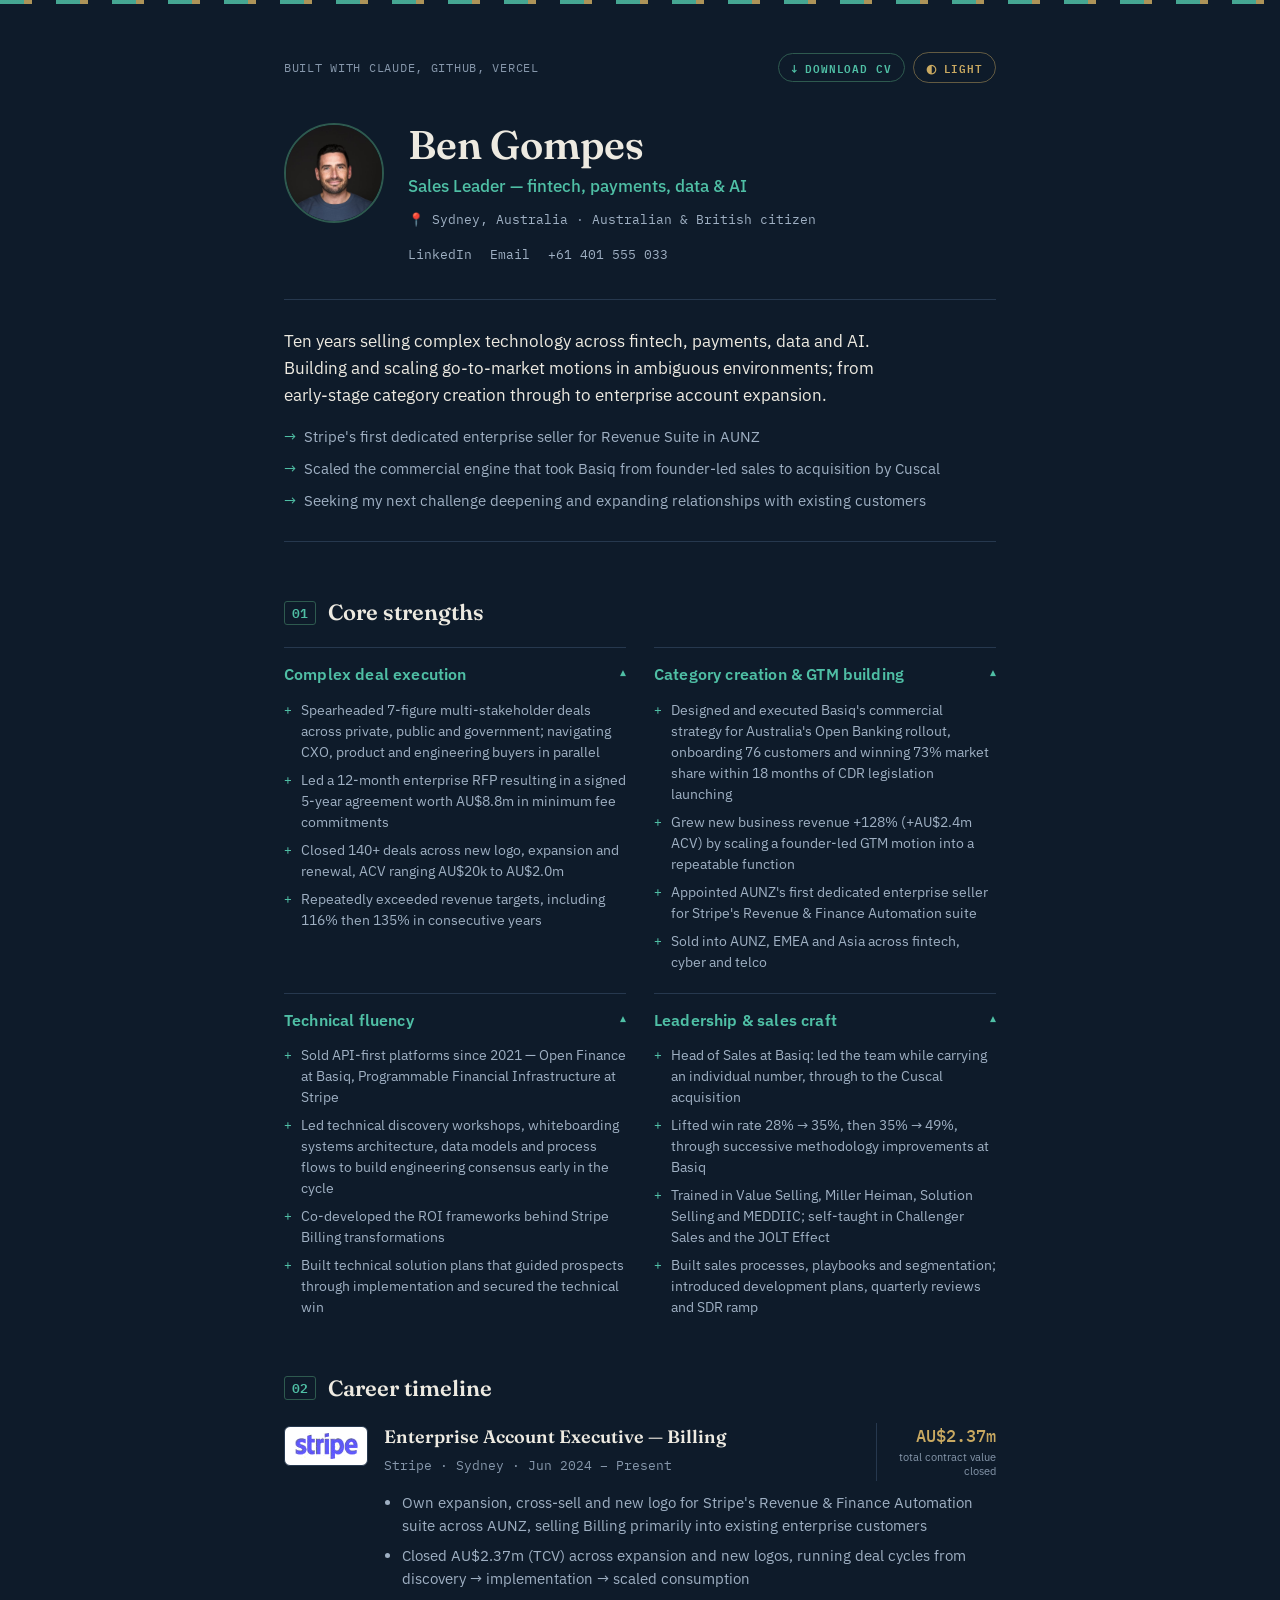
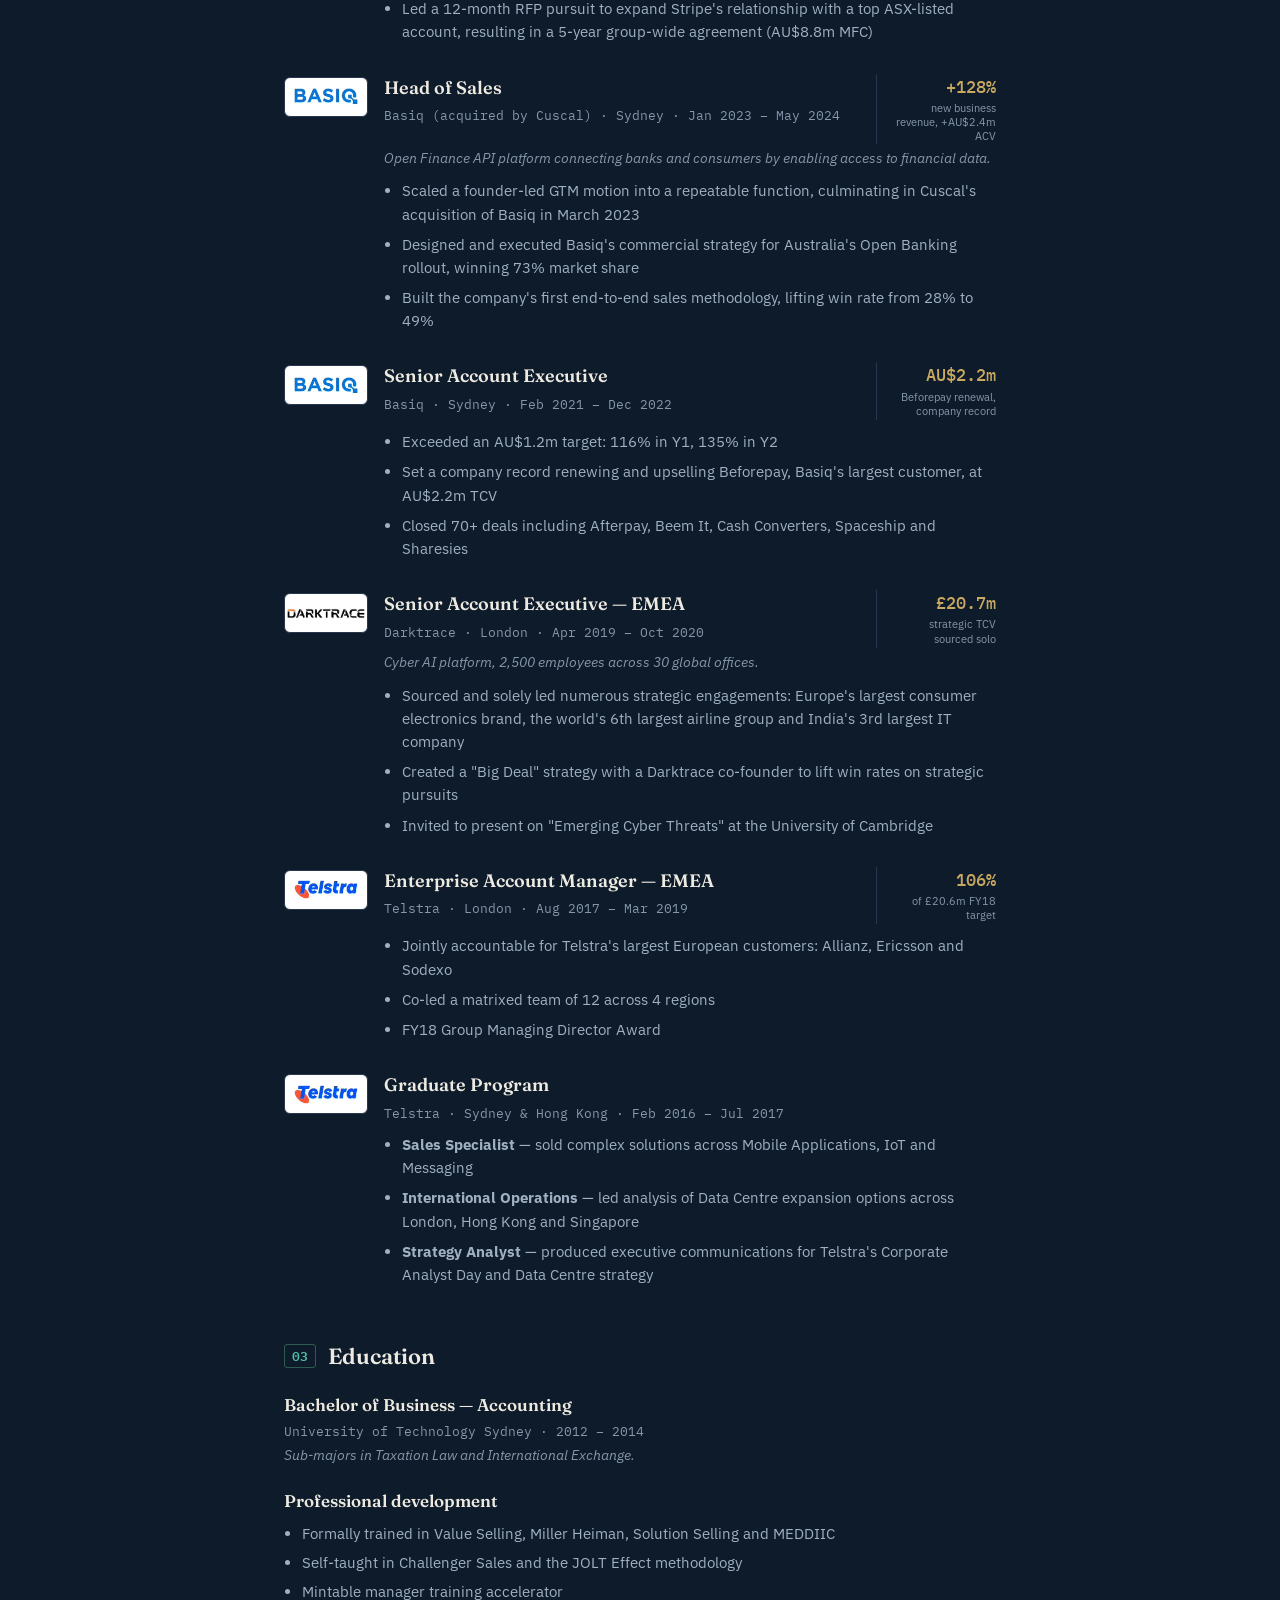
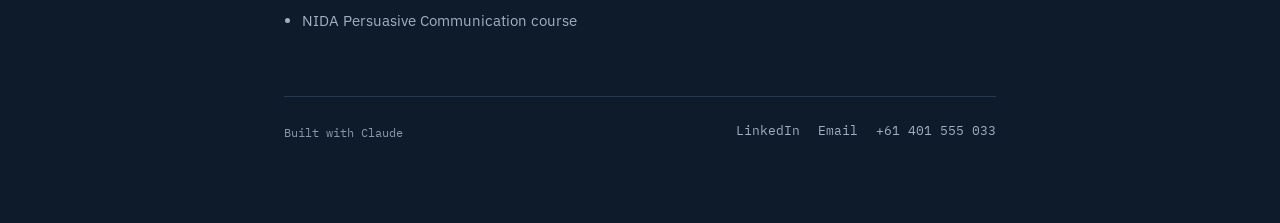
==== commit e192843b: "Add files via upload" ====
--- a/index.html
+++ b/index.html
@@ -79,11 +79,11 @@
   </header>
 
   <section class="intro">
-    <p>Ten years selling complex technology across fintech, payments, data and AI. Building and scaling go-to-market motions in ambiguous environments; from early-stage category creation through to enterprise expansion.</p>
+    <p>Ten years selling complex technology across fintech, payments, data and AI. Building and scaling go-to-market motions in ambiguous environments; from early-stage category creation through to enterprise account expansion.</p>
     <ul class="intro-points">
-      <li>Stripe's first new business hunter for Revenue Suite in AUNZ</li>
+      <li>Stripe's first dedicated enterprise seller for Revenue Suite in AUNZ</li>
       <li>Scaled the commercial engine that took Basiq from founder-led sales to acquisition by Cuscal</li>
-      <li>Most inspired by teams shaping new categories, on the hunt for my next challenge</li>
+      <li>Seeking my next challenge deepening and expanding relationships with existing customers</li>
     </ul>
   </section>
 
@@ -92,46 +92,57 @@
 
     <div class="strength-grid">
 
-      <div class="strength">
-        <h3 class="strength-title">Complex deal execution</h3>
+      <details class="strength" open>
+        <summary>
+          <h3 class="strength-title">Complex deal execution</h3>
+          <span class="chevron" aria-hidden="true">▾</span>
+        </summary>
         <ul>
           <li>Spearheaded 7-figure multi-stakeholder deals across private, public and government; navigating CXO, product and engineering buyers in parallel</li>
-          <li>Closed 140+ deals, ACV ranging AU$20k to AU$2.0m</li>
-          <li>Repeatedly exceeded new business targets, including 116% then 135% in consecutive years</li>
           <li>Led a 12-month enterprise RFP resulting in a signed 5-year agreement worth AU$8.8m in minimum fee commitments</li>
-          <li>Sourced partners and led co-selling motions to unlock enterprise deals</li>
-        </ul>
-      </div>
-
-      <div class="strength">
-        <h3 class="strength-title">Category creation &amp; GTM building</h3>
+          <li>Closed 140+ deals across new logo, expansion and renewal, ACV ranging AU$20k to AU$2.0m</li>
+          <li>Repeatedly exceeded revenue targets, including 116% then 135% in consecutive years</li>
+          </ul>
+      </details>
+
+      <details class="strength" open>
+        <summary>
+          <h3 class="strength-title">Category creation &amp; GTM building</h3>
+          <span class="chevron" aria-hidden="true">▾</span>
+        </summary>
         <ul>
           <li>Designed and executed Basiq's commercial strategy for Australia's Open Banking rollout, onboarding 76 customers and winning 73% market share within 18 months of CDR legislation launching</li>
           <li>Grew new business revenue +128% (+AU$2.4m ACV) by scaling a founder-led GTM motion into a repeatable function</li>
-          <li>Appointed AUNZ's first dedicated new business hunter for Stripe's Revenue &amp; Finance Automation suite</li>
+          <li>Appointed AUNZ's first dedicated enterprise seller for Stripe's Revenue &amp; Finance Automation suite</li>
           <li>Sold into AUNZ, EMEA and Asia across fintech, cyber and telco</li>
-        </ul>
-      </div>
-
-      <div class="strength">
-        <h3 class="strength-title">Technical fluency</h3>
+          </ul>
+      </details>
+
+      <details class="strength" open>
+        <summary>
+          <h3 class="strength-title">Technical fluency</h3>
+          <span class="chevron" aria-hidden="true">▾</span>
+        </summary>
         <ul>
           <li>Sold API-first platforms since 2021 — Open Finance at Basiq, Programmable Financial Infrastructure at Stripe</li>
           <li>Led technical discovery workshops, whiteboarding systems architecture, data models and process flows to build engineering consensus early in the cycle</li>
           <li>Co-developed the ROI frameworks behind Stripe Billing transformations</li>
           <li>Built technical solution plans that guided prospects through implementation and secured the technical win</li>
-        </ul>
-      </div>
-
-      <div class="strength">
-        <h3 class="strength-title">Leadership &amp; sales craft</h3>
+          </ul>
+      </details>
+
+      <details class="strength" open>
+        <summary>
+          <h3 class="strength-title">Leadership &amp; sales craft</h3>
+          <span class="chevron" aria-hidden="true">▾</span>
+        </summary>
         <ul>
           <li>Head of Sales at Basiq: led the team while carrying an individual number, through to the Cuscal acquisition</li>
           <li>Lifted win rate 28% → 35%, then 35% → 49%, through successive methodology improvements at Basiq</li>
           <li>Trained in Value Selling, Miller Heiman, Solution Selling and MEDDIIC; self-taught in Challenger Sales and the JOLT Effect</li>
           <li>Built sales processes, playbooks and segmentation; introduced development plans, quarterly reviews and SDR ramp</li>
-        </ul>
-      </div>
+          </ul>
+      </details>
 
     </div>
   </section>
@@ -156,8 +167,8 @@
         </div>
         <div class="role-body">
           <ul>
-            <li>Own new logo and expansion for Stripe's Revenue &amp; Finance Automation suite across AUNZ</li>
-            <li>Closed AU$2.37m (TCV), running deal cycles from discovery → implementation → scaled consumption</li>
+            <li>Own expansion, cross-sell and new logo for Stripe's Revenue &amp; Finance Automation suite across AUNZ, selling Billing primarily into existing enterprise customers</li>
+            <li>Closed AU$2.37m (TCV) across expansion and new logos, running deal cycles from discovery → implementation → scaled consumption</li>
             <li>Led a 12-month RFP pursuit to expand Stripe's relationship with a top ASX-listed account, resulting in a 5-year group-wide agreement (AU$8.8m MFC)</li>
             </ul>
         </div>
@@ -181,7 +192,7 @@
           <ul>
             <li>Scaled a founder-led GTM motion into a repeatable function, culminating in Cuscal's acquisition of Basiq in March 2023</li>
             <li>Designed and executed Basiq's commercial strategy for Australia's Open Banking rollout, winning 73% market share</li>
-            <li>Increased win rate from 35% to 49%</li>
+            <li>Built the company's first end-to-end sales methodology, lifting win rate from 28% to 49%</li>
             </ul>
         </div>
       </article>
@@ -197,13 +208,13 @@
         </div>
         <div class="role-stat">
           <span class="stat-value">AU$2.2m</span>
-          <span class="stat-label">largest single TCV deal, company record</span>
-        </div>
-        <div class="role-body">
-          <ul>
-            <li>Exceeded an AU$1.2m new business target: 116% in Y1, 135% in Y2</li>
+          <span class="stat-label">Beforepay renewal, company record</span>
+        </div>
+        <div class="role-body">
+          <ul>
+            <li>Exceeded an AU$1.2m target: 116% in Y1, 135% in Y2</li>
+            <li>Set a company record renewing and upselling Beforepay, Basiq's largest customer, at AU$2.2m TCV</li>
             <li>Closed 70+ deals including Afterpay, Beem It, Cash Converters, Spaceship and Sharesies</li>
-            <li>Built the company's first end-to-end sales methodology, lifting win rate from 28% to 35%</li>
             </ul>
         </div>
       </article>
@@ -246,8 +257,8 @@
         </div>
         <div class="role-body">
           <ul>
-            <li>Accountable for Telstra's largest European customers: Allianz, Ericsson and Sodexo</li>
-            <li>Led a matrixed team of 12 across 4 regions</li>
+            <li>Jointly accountable for Telstra's largest European customers: Allianz, Ericsson and Sodexo</li>
+            <li>Co-led a matrixed team of 12 across 4 regions</li>
             <li>FY18 Group Managing Director Award</li>
             </ul>
         </div>
--- a/style.css
+++ b/style.css
@@ -14,7 +14,7 @@
   --line: #26384E;
   --text: #EDEAE1;
   --text-dim: #9FB0C3;
-  --text-faint: #6C7E92;
+  --text-faint: #8697AB;
   --accent: #4FBFA5;
   --accent-dim: #2E5A4F;
   --gold: #C9A961;
@@ -135,11 +135,12 @@
 .theme-toggle {
   font-family: var(--font-mono);
   font-size: 11px;
+  font-weight: 600;
   letter-spacing: 0.08em;
   text-transform: uppercase;
-  color: var(--text-dim);
+  color: var(--gold);
   background: transparent;
-  border: 1px solid var(--line);
+  border: 1px solid color-mix(in srgb, var(--gold) 45%, transparent);
   border-radius: 999px;
   padding: 5px 12px;
   cursor: pointer;
@@ -148,9 +149,11 @@
   gap: 7px;
   flex-shrink: 0;
 }
-.theme-toggle:hover {
-  color: var(--accent);
-  border-color: var(--accent-dim);
+.theme-toggle:hover,
+.theme-toggle:focus-visible {
+  background: var(--gold);
+  color: var(--bg);
+  border-color: var(--gold);
 }
 .theme-toggle .toggle-icon {
   font-size: 12px;
@@ -289,16 +292,38 @@
   border-top: 1px solid var(--line);
   padding-top: 14px;
 }
+.strength summary {
+  list-style: none;
+  cursor: pointer;
+  display: flex;
+  justify-content: space-between;
+  align-items: center;
+  gap: 12px;
+}
+.strength summary::-webkit-details-marker { display: none; }
+.strength summary:hover .strength-title { color: var(--text); }
+.strength .chevron {
+  color: var(--accent);
+  font-family: var(--font-mono);
+  font-size: 12px;
+  transition: transform 0.15s ease;
+  flex-shrink: 0;
+}
+@media (prefers-reduced-motion: reduce) {
+  .strength .chevron { transition: none; }
+}
+.strength[open] .chevron { transform: rotate(180deg); }
+
 .strength-title {
   font-family: var(--font-body);
   font-size: 16px;
   font-weight: 600;
   letter-spacing: 0.01em;
   color: var(--accent);
-  margin: 0 0 12px;
+  margin: 0;
 }
 .strength ul {
-  margin: 0;
+  margin: 12px 0 0;
   padding: 0;
   list-style: none;
   display: flex;
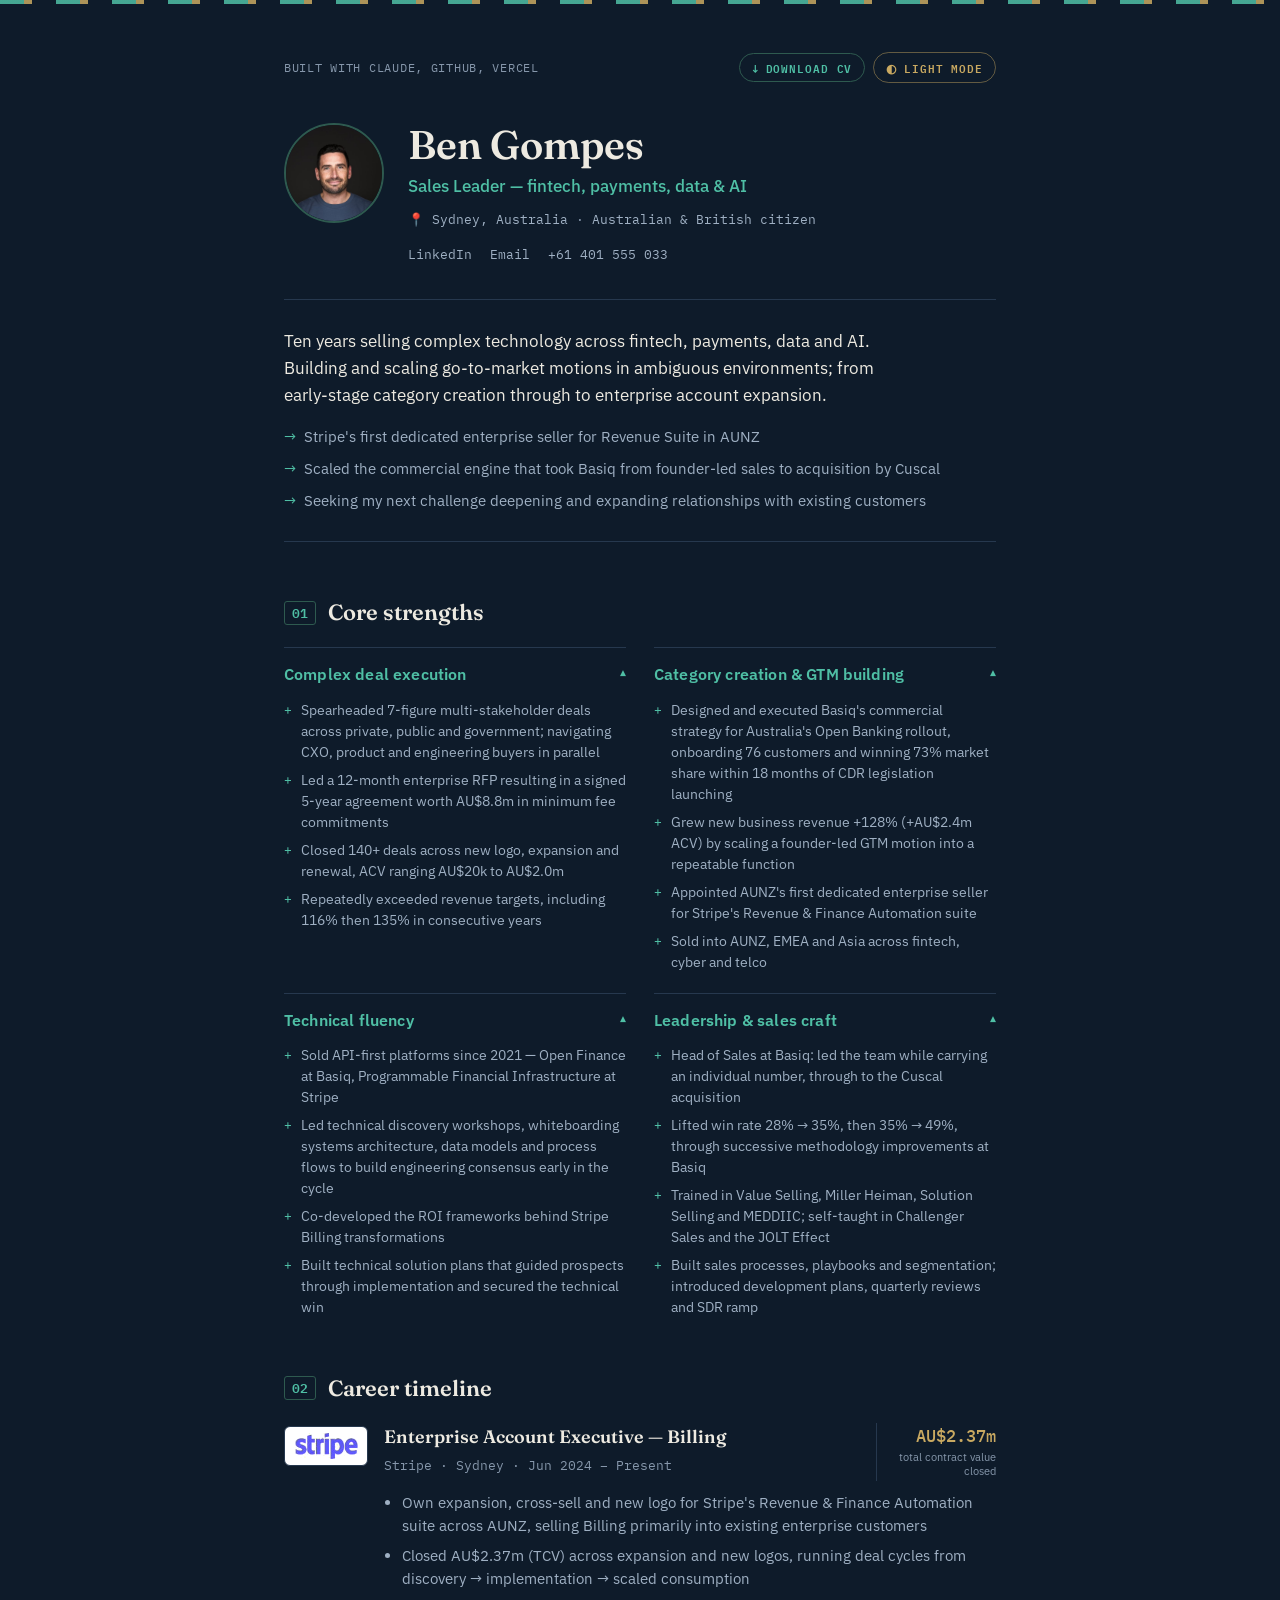
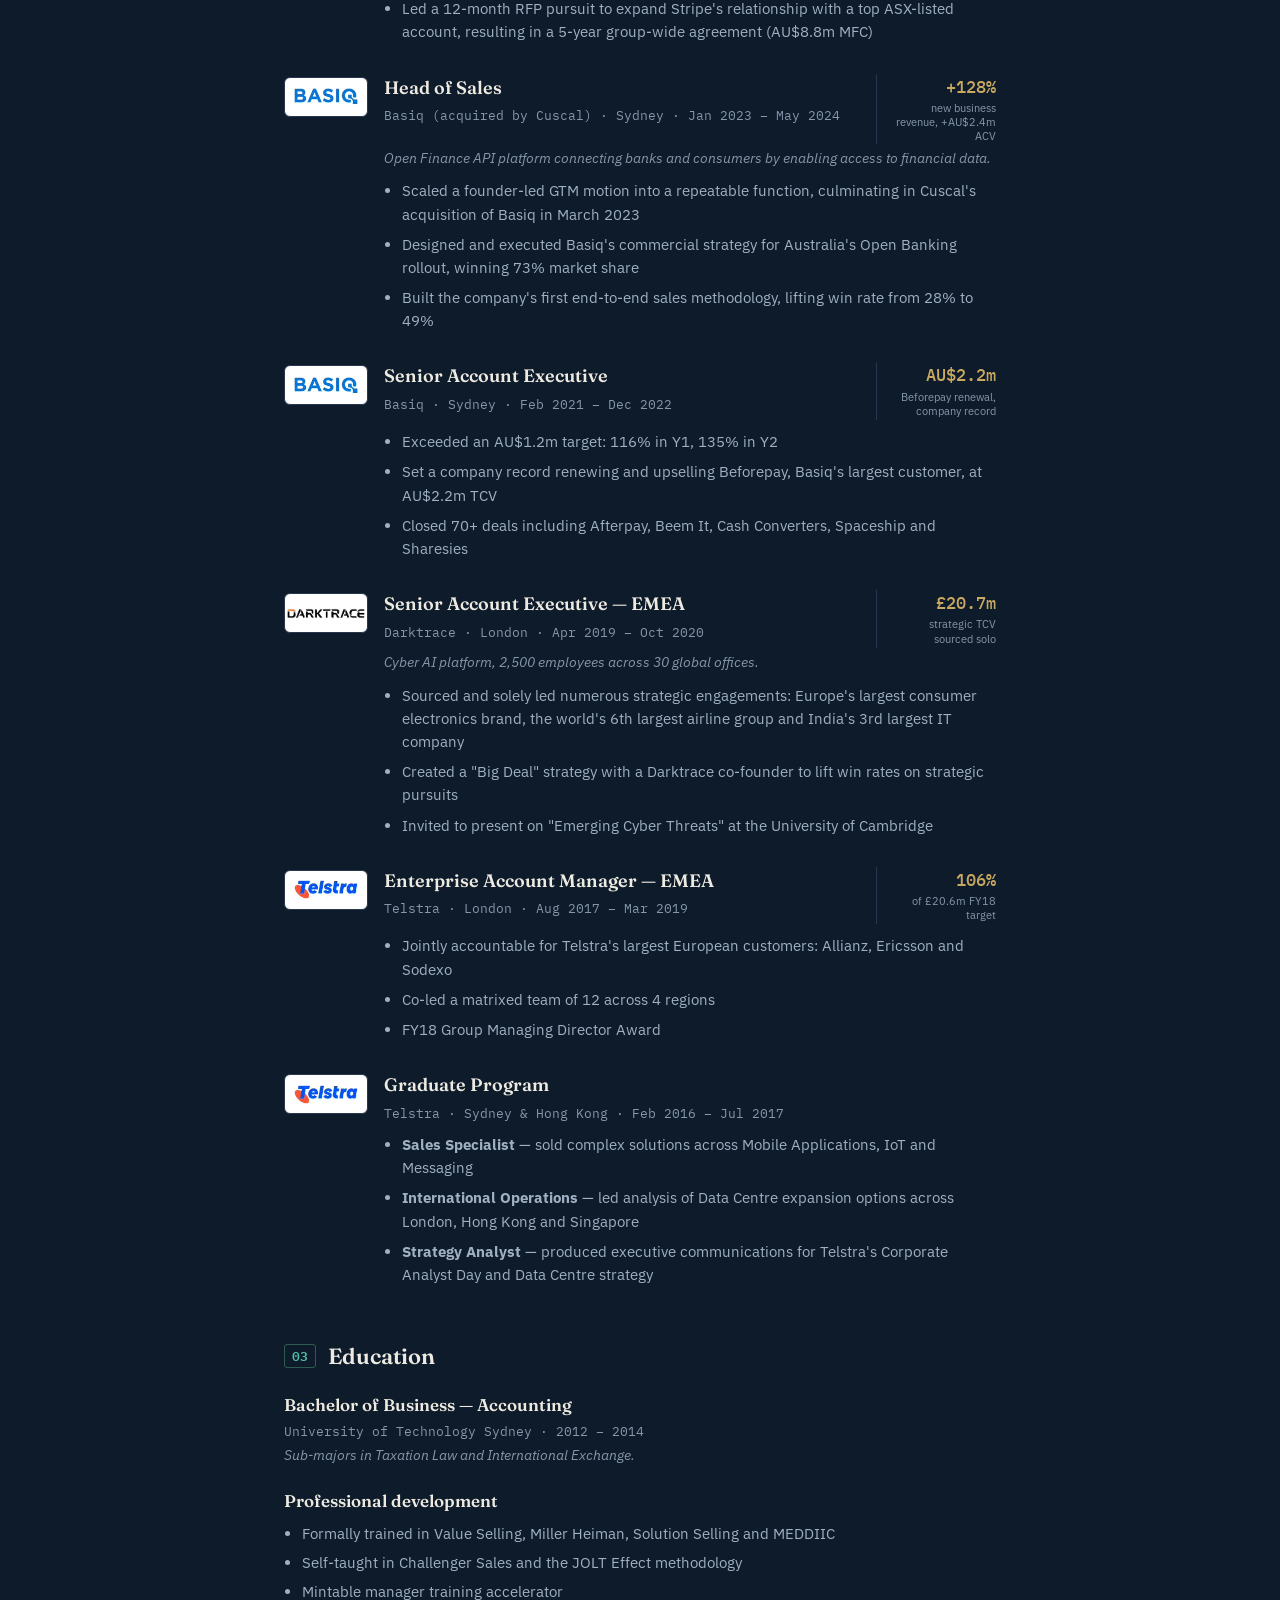
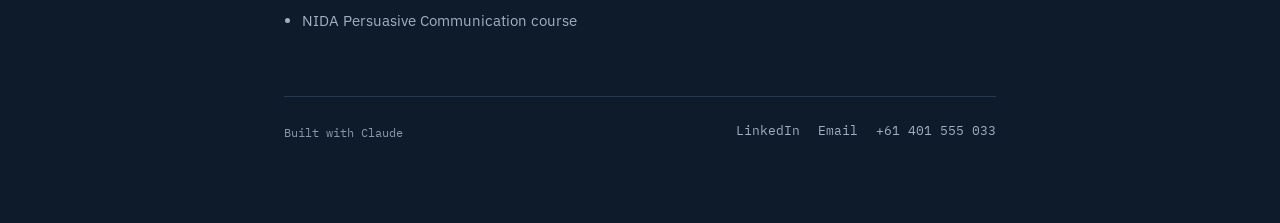
==== commit 03856e4a: "Add files via upload" ====
--- a/index.html
+++ b/index.html
@@ -54,8 +54,8 @@
       </a>
       <button type="button" class="theme-toggle" id="theme-toggle" aria-label="Switch colour theme">
         <span class="toggle-icon" aria-hidden="true">◐</span>
-        <span class="label-dark">Light</span>
-        <span class="label-light">Dark</span>
+        <span class="label-dark">Light mode</span>
+        <span class="label-light">Dark mode</span>
       </button>
     </div>
   </div>
